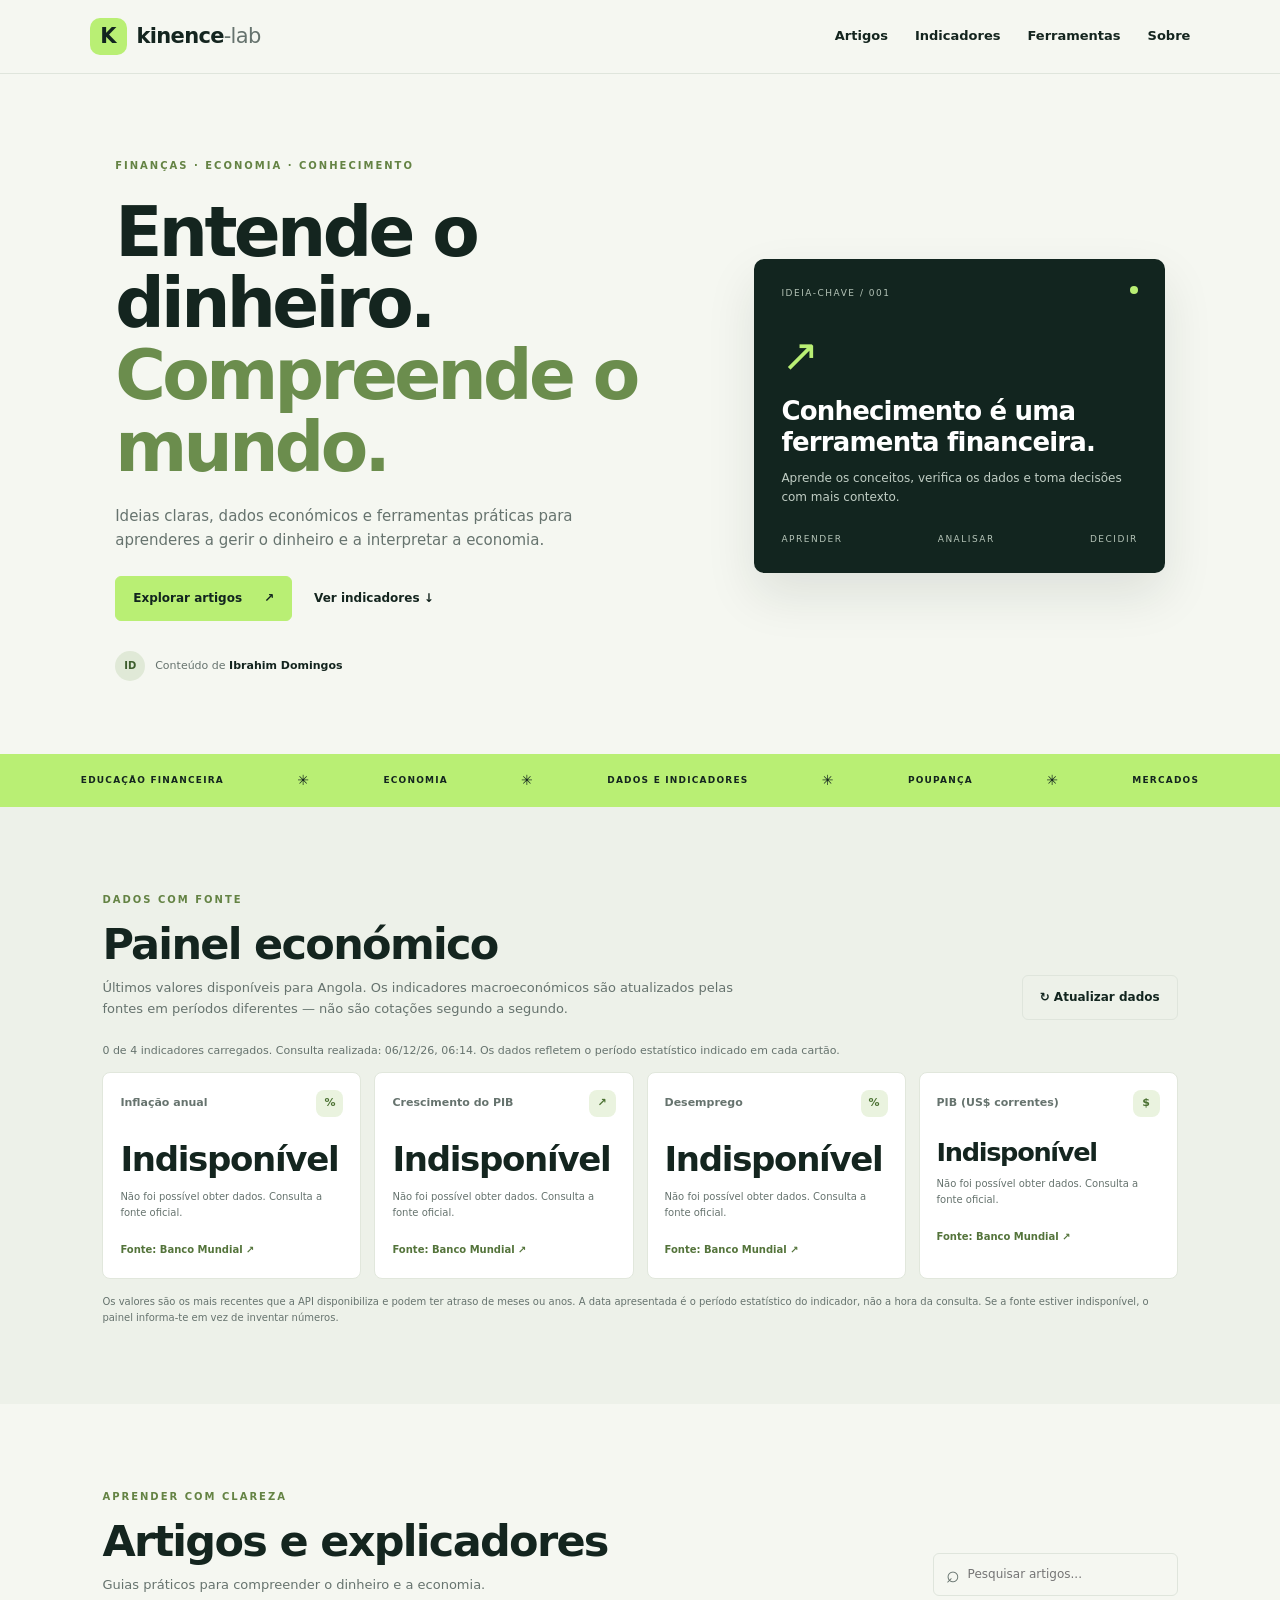
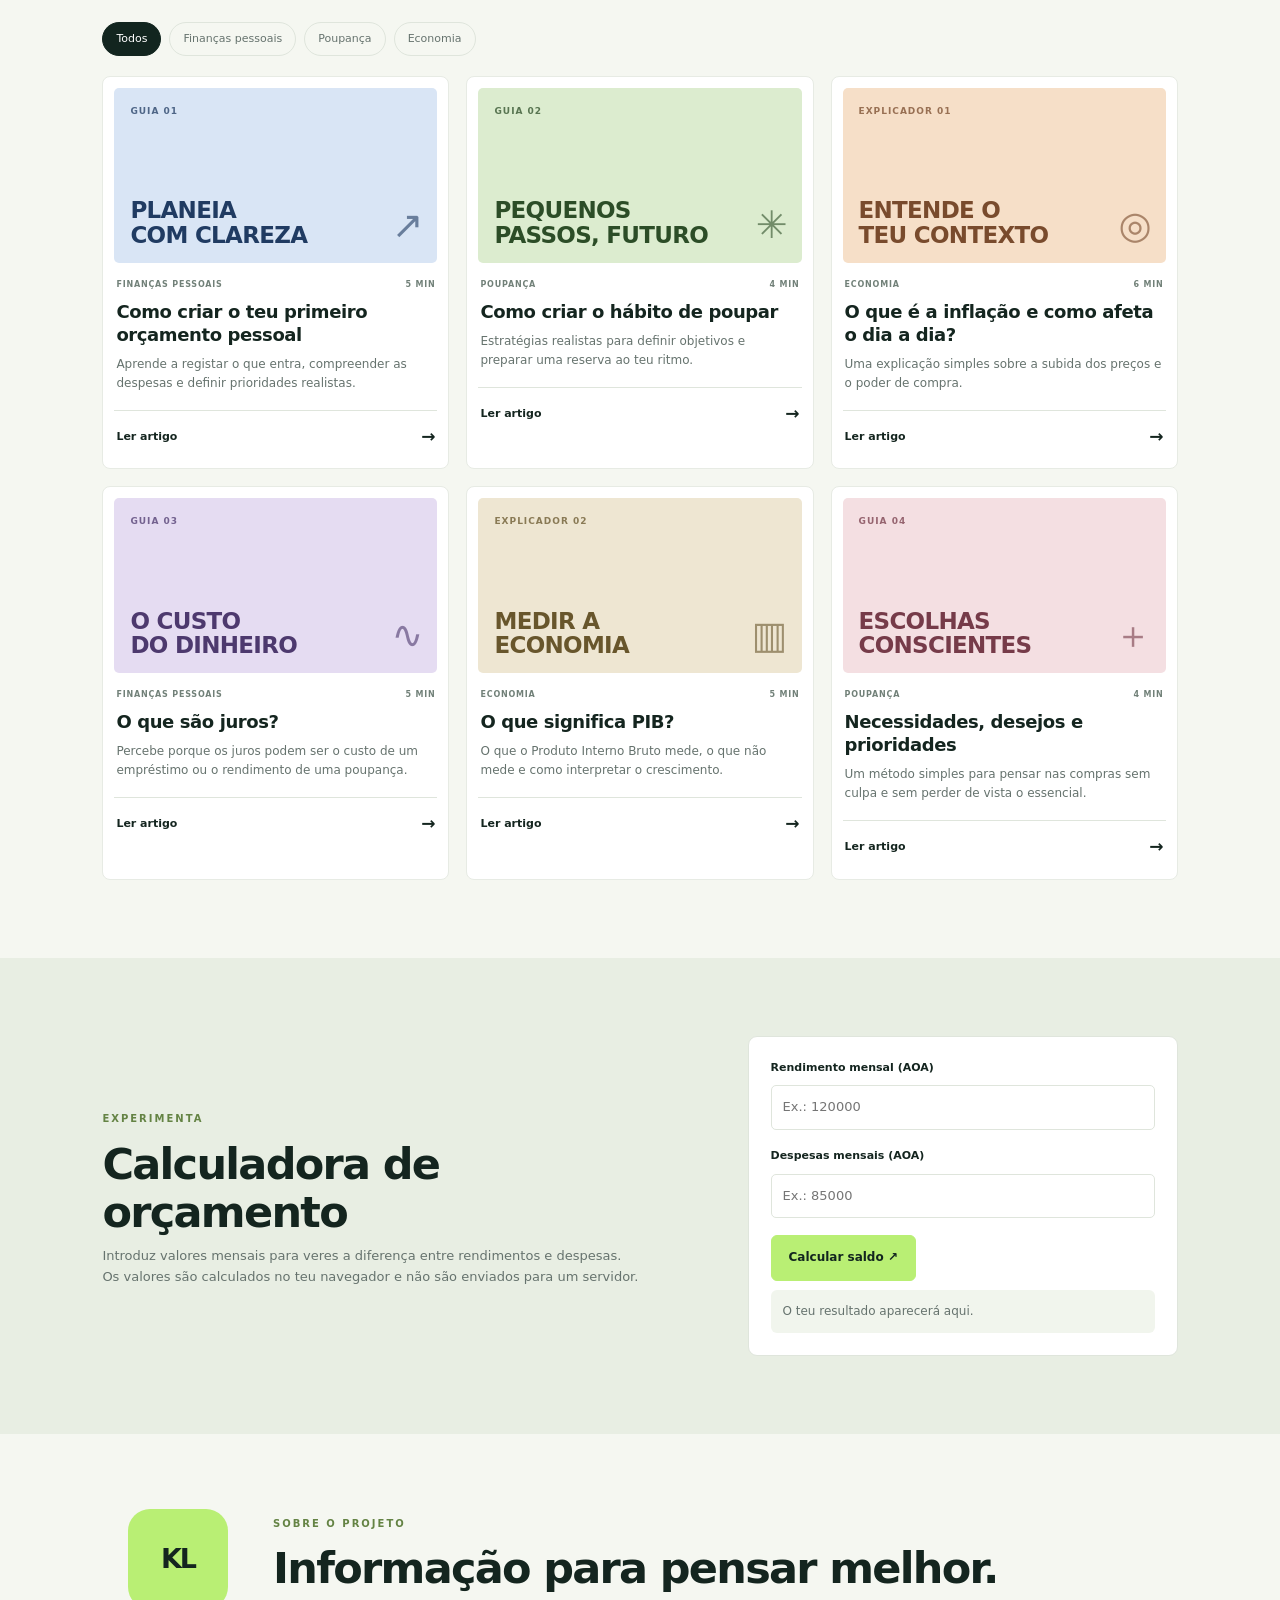
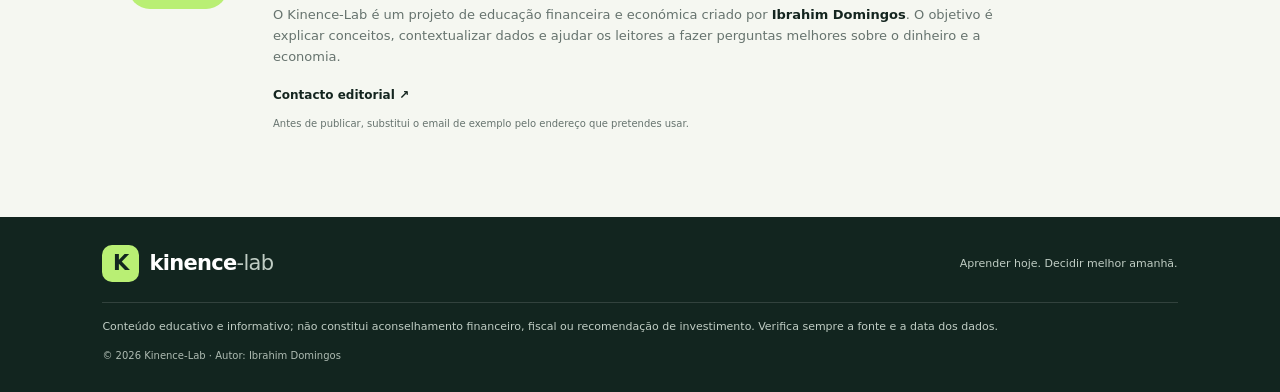
==== index.html @ ae8d8697 "Add files via upload Uploads dos arquivos" ====
<!doctype html>
<html lang="pt">
<head>
  <meta charset="utf-8">
  <meta name="viewport" content="width=device-width, initial-scale=1">
  <meta name="theme-color" content="#12251f">
  <meta name="description" content="Kinence-Lab: educação financeira, economia, indicadores económicos e ferramentas para compreender melhor o dinheiro.">
  <title>Kinence-Lab — Finanças, Economia e Conhecimento</title>
  <link rel="stylesheet" href="style.css">
</head>
<body>
  <a class="skip-link" href="#conteudo">Saltar para o conteúdo</a>
  <header class="site-header">
    <a class="brand" href="#" aria-label="Kinence-Lab, início">
      <span class="brand-mark">K</span><span>kinence<span class="brand-light">-lab</span></span>
    </a>
    <button class="menu-toggle" id="menuToggle" aria-label="Abrir menu" aria-expanded="false">☰</button>
    <nav id="navMenu" aria-label="Navegação principal">
      <a href="#artigos">Artigos</a><a href="#indicadores">Indicadores</a><a href="#ferramentas">Ferramentas</a><a href="#sobre">Sobre</a>
    </nav>
  </header>

  <main id="conteudo">
    <section class="hero">
      <div class="hero-copy">
        <span class="eyebrow">FINANÇAS · ECONOMIA · CONHECIMENTO</span>
        <h1>Entende o dinheiro.<br><span>Compreende o mundo.</span></h1>
        <p>Ideias claras, dados económicos e ferramentas práticas para aprenderes a gerir o dinheiro e a interpretar a economia.</p>
        <div class="hero-actions"><a class="button" href="#artigos">Explorar artigos <span>↗</span></a><a class="text-link" href="#indicadores">Ver indicadores ↓</a></div>
        <div class="author-line"><span class="author-avatar">ID</span><span>Conteúdo de <strong>Ibrahim Domingos</strong></span></div>
      </div>
      <div class="hero-panel">
        <div class="panel-top"><span>IDEIA-CHAVE / 001</span><span class="live-dot"></span></div>
        <div class="panel-symbol">↗</div>
        <h2>Conhecimento é uma ferramenta financeira.</h2>
        <p>Aprende os conceitos, verifica os dados e toma decisões com mais contexto.</p>
        <div class="panel-bottom"><span>APRENDER</span><span>ANALISAR</span><span>DECIDIR</span></div>
      </div>
    </section>

    <div class="ticker" aria-label="Temas do Kinence-Lab"><span>EDUCAÇÃO FINANCEIRA</span><b>✳</b><span>ECONOMIA</span><b>✳</b><span>DADOS E INDICADORES</span><b>✳</b><span>POUPANÇA</span><b>✳</b><span>MERCADOS</span></div>

    <section class="section indicators-section" id="indicadores">
      <div class="section-heading">
        <div><span class="eyebrow">DADOS COM FONTE</span><h2>Painel económico</h2><p class="section-intro">Últimos valores disponíveis para Angola. Os indicadores macroeconómicos são atualizados pelas fontes em períodos diferentes — não são cotações segundo a segundo.</p></div>
        <button class="button button-outline" id="refreshIndicators"><span>↻</span> Atualizar dados</button>
      </div>
      <div class="data-status" id="dataStatus" role="status">A preparar ligação à API do Banco Mundial…</div>
      <div class="indicator-grid">
        <article class="indicator-card"><div class="indicator-label"><span>Inflação anual</span><span class="indicator-icon">%</span></div><div class="indicator-value" id="inflationValue">—</div><div class="indicator-detail" id="inflationDate">A carregar dados…</div><a class="source-link" href="https://data.worldbank.org/indicator/FP.CPI.TOTL.ZG?locations=AO" target="_blank" rel="noopener">Fonte: Banco Mundial ↗</a></article>
        <article class="indicator-card"><div class="indicator-label"><span>Crescimento do PIB</span><span class="indicator-icon">↗</span></div><div class="indicator-value" id="gdpValue">—</div><div class="indicator-detail" id="gdpDate">A carregar dados…</div><a class="source-link" href="https://data.worldbank.org/indicator/NY.GDP.MKTP.KD.ZG?locations=AO" target="_blank" rel="noopener">Fonte: Banco Mundial ↗</a></article>
        <article class="indicator-card"><div class="indicator-label"><span>Desemprego</span><span class="indicator-icon">%</span></div><div class="indicator-value" id="unemploymentValue">—</div><div class="indicator-detail" id="unemploymentDate">A carregar dados…</div><a class="source-link" href="https://data.worldbank.org/indicator/SL.UEM.TOTL.ZS?locations=AO" target="_blank" rel="noopener">Fonte: Banco Mundial ↗</a></article>
        <article class="indicator-card"><div class="indicator-label"><span>PIB (US$ correntes)</span><span class="indicator-icon">$</span></div><div class="indicator-value compact-value" id="nominalGdpValue">—</div><div class="indicator-detail" id="nominalGdpDate">A carregar dados…</div><a class="source-link" href="https://data.worldbank.org/indicator/NY.GDP.MKTP.CD?locations=AO" target="_blank" rel="noopener">Fonte: Banco Mundial ↗</a></article>
      </div>
      <p class="data-note">Os valores são os mais recentes que a API disponibiliza e podem ter atraso de meses ou anos. A data apresentada é o período estatístico do indicador, não a hora da consulta. Se a fonte estiver indisponível, o painel informa-te em vez de inventar números.</p>
    </section>

    <section class="section" id="artigos">
      <div class="section-heading">
        <div><span class="eyebrow">APRENDER COM CLAREZA</span><h2>Artigos e explicadores</h2><p class="section-intro">Guias práticos para compreender o dinheiro e a economia.</p></div>
        <label class="search-wrap"><span class="sr-only">Pesquisar artigos</span><span>⌕</span><input id="searchInput" type="search" placeholder="Pesquisar artigos..." autocomplete="off"></label>
      </div>
      <div class="filters" id="filters" aria-label="Filtrar por categoria">
        <button class="filter active" data-category="Todos">Todos</button><button class="filter" data-category="Finanças pessoais">Finanças pessoais</button><button class="filter" data-category="Poupança">Poupança</button><button class="filter" data-category="Economia">Economia</button>
      </div>
      <div class="article-grid" id="articleGrid">
        <article class="article-card" data-category="Finanças pessoais" data-search="orçamento pessoal gerir dinheiro despesas receitas planeamento">
          <div class="article-art art-blue"><span>GUIA 01</span><b>PLANEIA<br>COM CLAREZA</b><i>↗</i></div><div class="article-meta"><span>FINANÇAS PESSOAIS</span><span>5 MIN</span></div>
          <h3>Como criar o teu primeiro orçamento pessoal</h3><p>Aprende a registar o que entra, compreender as despesas e definir prioridades realistas.</p><button class="read-link" data-article="budget">Ler artigo <span>→</span></button>
        </article>
        <article class="article-card" data-category="Poupança" data-search="poupança guardar dinheiro metas objetivos despesas imprevistos">
          <div class="article-art art-green"><span>GUIA 02</span><b>PEQUENOS<br>PASSOS, FUTURO</b><i>✳</i></div><div class="article-meta"><span>POUPANÇA</span><span>4 MIN</span></div>
          <h3>Como criar o hábito de poupar</h3><p>Estratégias realistas para definir objetivos e preparar uma reserva ao teu ritmo.</p><button class="read-link" data-article="saving">Ler artigo <span>→</span></button>
        </article>
        <article class="article-card" data-category="Economia" data-search="inflação preços economia poder de compra cesta produtos">
          <div class="article-art art-orange"><span>EXPLICADOR 01</span><b>ENTENDE O<br>TEU CONTEXTO</b><i>◎</i></div><div class="article-meta"><span>ECONOMIA</span><span>6 MIN</span></div>
          <h3>O que é a inflação e como afeta o dia a dia?</h3><p>Uma explicação simples sobre a subida dos preços e o poder de compra.</p><button class="read-link" data-article="inflation">Ler artigo <span>→</span></button>
        </article>
        <article class="article-card" data-category="Finanças pessoais" data-search="juros taxa juro empréstimo poupança custo crédito">
          <div class="article-art art-lilac"><span>GUIA 03</span><b>O CUSTO<br>DO DINHEIRO</b><i>∿</i></div><div class="article-meta"><span>FINANÇAS PESSOAIS</span><span>5 MIN</span></div>
          <h3>O que são juros?</h3><p>Percebe porque os juros podem ser o custo de um empréstimo ou o rendimento de uma poupança.</p><button class="read-link" data-article="interest">Ler artigo <span>→</span></button>
        </article>
        <article class="article-card" data-category="Economia" data-search="produto interno bruto PIB economia produção crescimento">
          <div class="article-art art-sand"><span>EXPLICADOR 02</span><b>MEDIR A<br>ECONOMIA</b><i>▥</i></div><div class="article-meta"><span>ECONOMIA</span><span>5 MIN</span></div>
          <h3>O que significa PIB?</h3><p>O que o Produto Interno Bruto mede, o que não mede e como interpretar o crescimento.</p><button class="read-link" data-article="gdp">Ler artigo <span>→</span></button>
        </article>
        <article class="article-card" data-category="Poupança" data-search="necessidades desejos orçamento compras prioridades">
          <div class="article-art art-pink"><span>GUIA 04</span><b>ESCOLHAS<br>CONSCIENTES</b><i>＋</i></div><div class="article-meta"><span>POUPANÇA</span><span>4 MIN</span></div>
          <h3>Necessidades, desejos e prioridades</h3><p>Um método simples para pensar nas compras sem culpa e sem perder de vista o essencial.</p><button class="read-link" data-article="needs">Ler artigo <span>→</span></button>
        </article>
      </div>
      <p id="noResults" class="no-results" hidden>Não encontrámos artigos com essa pesquisa. Experimenta outras palavras.</p>
    </section>

    <section class="tools-section" id="ferramentas">
      <div class="section tools-layout">
        <div><span class="eyebrow">EXPERIMENTA</span><h2>Calculadora de orçamento</h2><p class="section-intro">Introduz valores mensais para veres a diferença entre rendimentos e despesas. Os valores são calculados no teu navegador e não são enviados para um servidor.</p></div>
        <form id="budgetForm" class="budget-tool">
          <label for="income">Rendimento mensal (AOA)</label><input id="income" type="number" min="0" step="any" placeholder="Ex.: 120000" required>
          <label for="expenses">Despesas mensais (AOA)</label><input id="expenses" type="number" min="0" step="any" placeholder="Ex.: 85000" required>
          <button class="button" type="submit">Calcular saldo ↗</button>
          <div id="budgetResult" class="budget-result" aria-live="polite">O teu resultado aparecerá aqui.</div>
        </form>
      </div>
    </section>

    <section class="about-section" id="sobre">
      <div class="about-monogram">KL</div><div><span class="eyebrow">SOBRE O PROJETO</span><h2>Informação para pensar melhor.</h2><p>O Kinence-Lab é um projeto de educação financeira e económica criado por <strong>Ibrahim Domingos</strong>. O objetivo é explicar conceitos, contextualizar dados e ajudar os leitores a fazer perguntas melhores sobre o dinheiro e a economia.</p><a class="text-link" href="mailto:kinencelab@example.com?subject=Contacto%20Kinence-Lab">Contacto editorial ↗</a><p class="small-note">Antes de publicar, substitui o email de exemplo pelo endereço que pretendes usar.</p></div>
    </section>
  </main>

  <footer><a class="brand footer-brand" href="#"><span class="brand-mark">K</span><span>kinence<span class="brand-light">-lab</span></span></a><p>Aprender hoje. Decidir melhor amanhã.</p><p class="footer-disclaimer">Conteúdo educativo e informativo; não constitui aconselhamento financeiro, fiscal ou recomendação de investimento. Verifica sempre a fonte e a data dos dados.</p><span class="copyright">© <span id="year"></span> Kinence-Lab · Autor: Ibrahim Domingos</span></footer>

  <dialog id="articleDialog" class="article-dialog" aria-labelledby="dialogTitle"><button class="dialog-close" id="dialogClose" aria-label="Fechar artigo">×</button><div id="dialogContent"></div><div class="dialog-byline">Por <strong>Ibrahim Domingos</strong> · Kinence-Lab</div></dialog>
  <script src="script.js"></script>
</body>
</html>
---- style.css ----
:root{--ink:#14251f;--muted:#66736e;--paper:#f5f7f1;--green:#b9ef74;--line:#dfe5dc;--white:#fff;--dark:#12251f;--sage:#e8eee3}
*{box-sizing:border-box}html{scroll-behavior:smooth;scroll-padding-top:25px}body{margin:0;background:var(--paper);color:var(--ink);font-family:Inter,ui-sans-serif,system-ui,-apple-system,BlinkMacSystemFont,"Segoe UI",sans-serif;line-height:1.6}a{color:inherit;text-decoration:none}button,input{font:inherit}.skip-link{position:absolute;left:-999px;top:8px;background:white;padding:10px;z-index:20}.skip-link:focus{left:8px}.site-header{min-height:74px;padding:0 7%;display:flex;align-items:center;justify-content:space-between;border-bottom:1px solid var(--line);background:rgba(245,247,241,.96);position:sticky;top:0;z-index:10;backdrop-filter:blur(12px)}.brand{display:flex;align-items:center;gap:10px;font-weight:850;letter-spacing:-.7px;font-size:21px}.brand-mark{display:grid;place-items:center;background:var(--green);width:37px;height:37px;border-radius:10px;font-size:21px;color:var(--dark)}.brand-light{font-weight:450;color:var(--muted)}nav{display:flex;gap:27px;font-size:13px;font-weight:650}nav a:hover,.text-link:hover{color:#5d803a}.menu-toggle{display:none;background:none;border:0;font-size:25px;color:var(--ink);cursor:pointer}.hero{padding:77px 9% 73px;display:grid;grid-template-columns:1.15fr .85fr;gap:8%;align-items:center;min-height:450px}.eyebrow{font-size:10px;letter-spacing:2px;font-weight:850;color:#648344}.hero h1{font-size:clamp(40px,5.4vw,72px);line-height:1.04;letter-spacing:-3.6px;margin:20px 0}.hero h1 span{color:#6b8d4d}.hero-copy>p{max-width:520px;color:var(--muted);font-size:15px;margin-bottom:24px}.hero-actions{display:flex;gap:22px;align-items:center;flex-wrap:wrap}.button{display:inline-flex;justify-content:center;align-items:center;gap:22px;background:var(--green);color:var(--dark);padding:12px 17px;border:1px solid var(--green);border-radius:6px;font-size:12px;font-weight:850;cursor:pointer;transition:transform .15s}.button:hover{transform:translateY(-2px)}.button-outline{background:transparent;border-color:var(--line)}.text-link{font-size:12px;font-weight:800}.author-line{display:flex;align-items:center;gap:10px;margin-top:30px;color:var(--muted);font-size:11px}.author-line strong{color:var(--ink)}.author-avatar{display:grid;place-items:center;width:30px;height:30px;background:#e0e9d7;border-radius:50%;font-size:10px;font-weight:850;color:#3d5d2d}.hero-panel{background:var(--dark);color:white;padding:27px;border-radius:10px;min-height:285px;display:flex;flex-direction:column;justify-content:space-between;box-shadow:0 22px 50px #15251b1a}.panel-top,.panel-bottom{display:flex;justify-content:space-between;gap:10px;font-size:9px;letter-spacing:1.5px;color:#b5c4b8}.live-dot{width:8px;height:8px;background:var(--green);border-radius:50%}.panel-symbol{font-size:45px;color:var(--green);margin-top:20px}.hero-panel h2{font-size:26px;line-height:1.2;letter-spacing:-.8px;margin:4px 0 10px}.hero-panel p{font-size:12px;color:#c0cdc4;margin:0 0 25px}.ticker{display:flex;justify-content:space-around;align-items:center;gap:14px;padding:15px 4%;background:var(--green);font-size:9px;font-weight:900;letter-spacing:1.2px;flex-wrap:wrap}.ticker b{font-size:14px}.section{padding:78px 8%}.indicators-section{background:#edf1e9}.section-heading{display:flex;align-items:end;justify-content:space-between;gap:24px}.section h2,.tools-layout h2,.about-section h2{font-size:clamp(28px,3.7vw,43px);line-height:1.12;letter-spacing:-1.7px;margin:10px 0}.section-intro{max-width:640px;font-size:13px;color:var(--muted);margin:10px 0 0}.data-status{margin:22px 0 12px;color:var(--muted);font-size:11px}.indicator-grid{display:grid;grid-template-columns:repeat(4,minmax(0,1fr));gap:13px}.indicator-card{background:white;border:1px solid #e1e7dc;border-radius:8px;padding:17px;min-width:0}.indicator-label{display:flex;justify-content:space-between;gap:8px;align-items:center;font-size:11px;color:var(--muted);font-weight:700}.indicator-icon{display:grid;place-items:center;background:#eaf3df;color:#4b7132;width:27px;height:27px;border-radius:8px;font-weight:850}.indicator-value{font-size:clamp(24px,3vw,34px);font-weight:850;letter-spacing:-1.3px;margin:15px 0 0;overflow-wrap:anywhere}.compact-value{font-size:clamp(18px,2vw,27px)}.indicator-detail{font-size:10px;color:var(--muted);min-height:31px;margin:3px 0 14px}.source-link{font-size:10px;font-weight:800;color:#54743b}.data-note{font-size:10px;line-height:1.6;color:var(--muted);margin:15px 0 0}.search-wrap{display:flex;align-items:center;gap:8px;border:1px solid var(--line);border-radius:6px;padding:0 12px;min-width:245px}.search-wrap>span{font-size:23px;color:var(--muted)}.search-wrap input{width:100%;min-width:0;border:0;background:transparent;padding:11px 0;outline:none;font-size:12px}.filters{display:flex;gap:8px;margin:26px 0 20px;flex-wrap:wrap}.filter{border:1px solid var(--line);background:transparent;padding:7px 13px;border-radius:30px;color:var(--muted);font-size:11px;cursor:pointer}.filter.active,.filter:hover{background:var(--dark);border-color:var(--dark);color:white}.article-grid{display:grid;grid-template-columns:repeat(3,minmax(0,1fr));gap:17px}.article-card{background:white;border:1px solid #e7ebe4;border-radius:8px;padding:11px 11px 18px;min-width:0}.article-card[hidden]{display:none}.article-art{height:175px;border-radius:5px;padding:16px;display:flex;flex-direction:column;justify-content:space-between;position:relative;overflow:hidden}.article-art>span{font-size:9px;font-weight:850;letter-spacing:1px;opacity:.75}.article-art b{font-size:23px;line-height:1.05;letter-spacing:-.7px}.article-art i{position:absolute;right:14px;bottom:7px;font-size:38px;font-style:normal;opacity:.6}.art-blue{background:#d9e5f5;color:#203b62}.art-green{background:#dceccf;color:#2c4d27}.art-orange{background:#f6dfc8;color:#794b2d}.art-lilac{background:#e5dcf2;color:#4d396e}.art-sand{background:#eee6d2;color:#68562c}.art-pink{background:#f4dfe2;color:#763b49}.article-meta{display:flex;justify-content:space-between;gap:7px;margin:16px 2px 8px;font-size:8px;letter-spacing:.8px;color:#718078;font-weight:850}.article-card h3{font-size:18px;line-height:1.28;letter-spacing:-.4px;margin:8px 2px}.article-card p{font-size:12px;color:var(--muted);margin:9px 2px 17px}.read-link{display:flex;justify-content:space-between;align-items:center;width:100%;background:none;border:0;border-top:1px solid var(--line);padding:12px 2px 0;text-align:left;font-size:11px;font-weight:850;cursor:pointer;color:var(--ink)}.read-link span{font-size:17px}.no-results{color:var(--muted);font-size:13px}.tools-section{background:#e8eee3}.tools-layout{display:grid;grid-template-columns:1fr .8fr;gap:10%;align-items:center}.budget-tool{background:white;border:1px solid #dfe5dc;border-radius:9px;padding:22px;display:flex;flex-direction:column;gap:9px}.budget-tool label{font-size:11px;font-weight:800}.budget-tool input{border:1px solid var(--line);border-radius:5px;padding:11px;font-size:13px;margin-bottom:8px;width:100%}.budget-tool input:focus{outline:2px solid #a7cc82;outline-offset:1px}.budget-tool .button{align-self:flex-start}.budget-result{background:#f1f5ed;padding:12px;border-radius:6px;font-size:12px;color:var(--muted);overflow-wrap:anywhere}.budget-result strong{color:var(--ink)}.about-section{padding:75px 10%;display:grid;grid-template-columns:110px 1fr;gap:35px;align-items:start}.about-monogram{display:grid;place-items:center;background:var(--green);width:100px;height:100px;border-radius:22px;font-size:27px;font-weight:900;letter-spacing:-2px}.about-section p{max-width:720px;color:var(--muted);font-size:13px}.about-section strong{color:var(--ink)}.small-note{font-size:10px!important}footer{padding:28px 8%;background:var(--dark);color:white;display:grid;grid-template-columns:1fr 1fr;gap:12px;align-items:center}.footer-brand .brand-light{color:#c0cdc4}footer>p{font-size:11px;color:#c0cdc4;margin:0;text-align:right}.footer-disclaimer{grid-column:1/-1;text-align:left!important;border-top:1px solid #ffffff22;padding-top:15px;margin-top:8px!important}.copyright{font-size:10px;color:#aebbb2}.article-dialog{border:0;border-radius:12px;padding:30px;max-width:670px;width:calc(100% - 26px);max-height:86vh;overflow:auto;color:var(--ink);line-height:1.75;box-shadow:0 20px 80px #0003}.article-dialog::backdrop{background:#08150fbd}.dialog-close{float:right;border:0;background:#edf1e9;border-radius:50%;width:34px;height:34px;font-size:24px;cursor:pointer}.article-dialog h2{font-size:30px;line-height:1.15;letter-spacing:-1px;margin:14px 38px 18px 0}.article-dialog h3{font-size:18px;margin:22px 0 5px}.article-dialog p,.article-dialog li{color:#52615a;font-size:14px}.dialog-byline{border-top:1px solid var(--line);padding-top:15px;margin-top:25px;font-size:11px;color:var(--muted)}.dialog-byline strong{color:var(--ink)}.sr-only{position:absolute;width:1px;height:1px;padding:0;margin:-1px;overflow:hidden;clip:rect(0,0,0,0);white-space:nowrap;border:0}
@media(max-width:900px){.hero{padding-left:7%;padding-right:7%;gap:5%}.section{padding-left:6%;padding-right:6%}.indicator-grid{grid-template-columns:repeat(2,minmax(0,1fr))}.article-grid{grid-template-columns:repeat(2,minmax(0,1fr))}.article-art{height:190px}}
@media(max-width:650px){.site-header{min-height:65px;padding:0 5%}.brand{font-size:19px}.menu-toggle{display:block}nav{display:none;position:absolute;top:64px;left:0;right:0;padding:18px 6%;background:var(--paper);border-bottom:1px solid var(--line);flex-direction:column;gap:17px;box-shadow:0 12px 20px #14251f0d}nav.open{display:flex}.hero{padding:52px 6%;grid-template-columns:1fr;gap:32px}.hero h1{font-size:clamp(39px,11vw,58px);letter-spacing:-2.6px}.hero-panel{min-height:250px}.ticker{gap:9px;font-size:8px;letter-spacing:.7px}.ticker b{font-size:11px}.section{padding:55px 5%}.section-heading{align-items:stretch;flex-direction:column}.section-heading>.button{align-self:flex-start}.search-wrap{min-width:0;width:100%}.indicator-grid{grid-template-columns:repeat(2,minmax(0,1fr));gap:9px}.indicator-card{padding:13px}.indicator-value{font-size:27px}.compact-value{font-size:19px}.article-grid{grid-template-columns:1fr}.article-art{height:180px}.article-card{padding:10px 10px 17px}.tools-layout{grid-template-columns:1fr;gap:25px}.about-section{padding:55px 7%;grid-template-columns:1fr;gap:20px}.about-monogram{width:70px;height:70px;border-radius:16px;font-size:22px}footer{padding:27px 6%;grid-template-columns:1fr}footer>p{text-align:left}.footer-disclaimer{grid-column:auto}.copyright{margin-top:3px}.article-dialog{padding:22px}.article-dialog h2{font-size:25px}}
@media(max-width:360px){.indicator-grid{grid-template-columns:1fr}.hero-actions{align-items:flex-start;flex-direction:column}.panel-bottom{font-size:8px}}
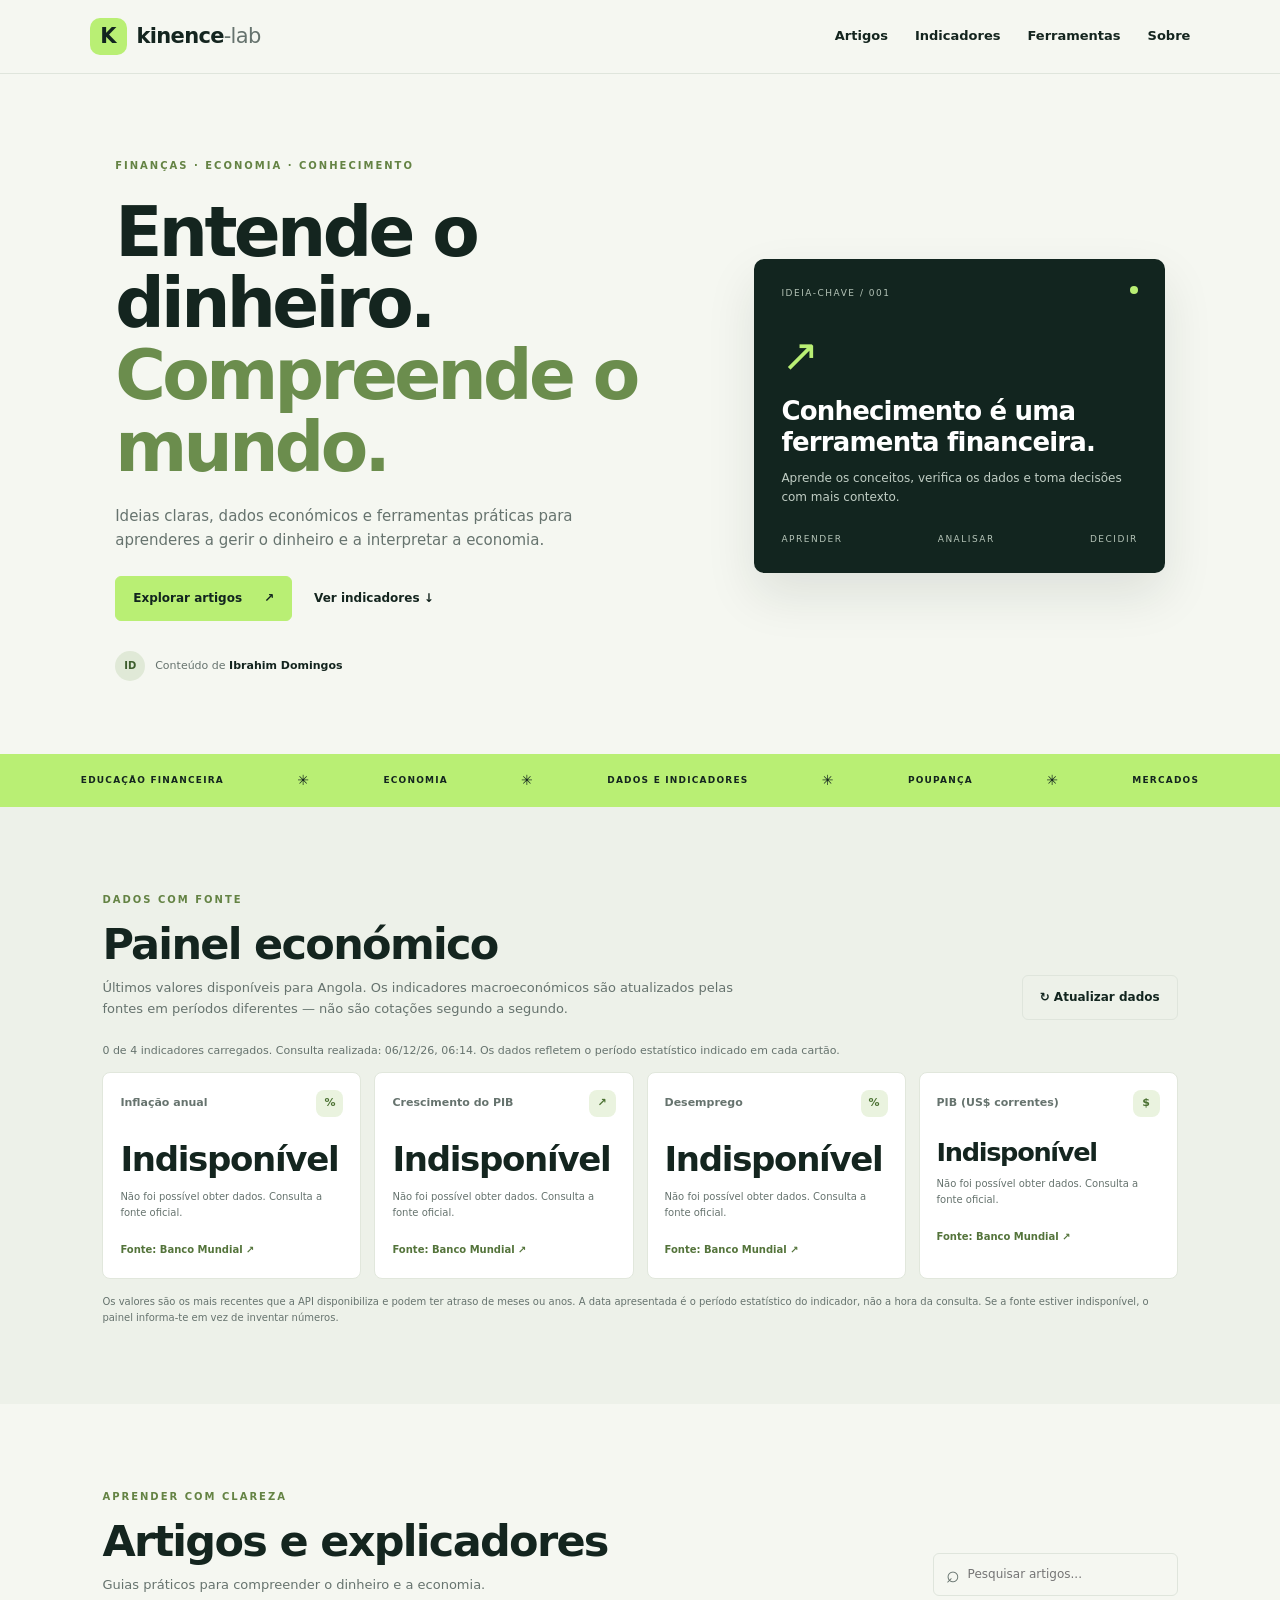
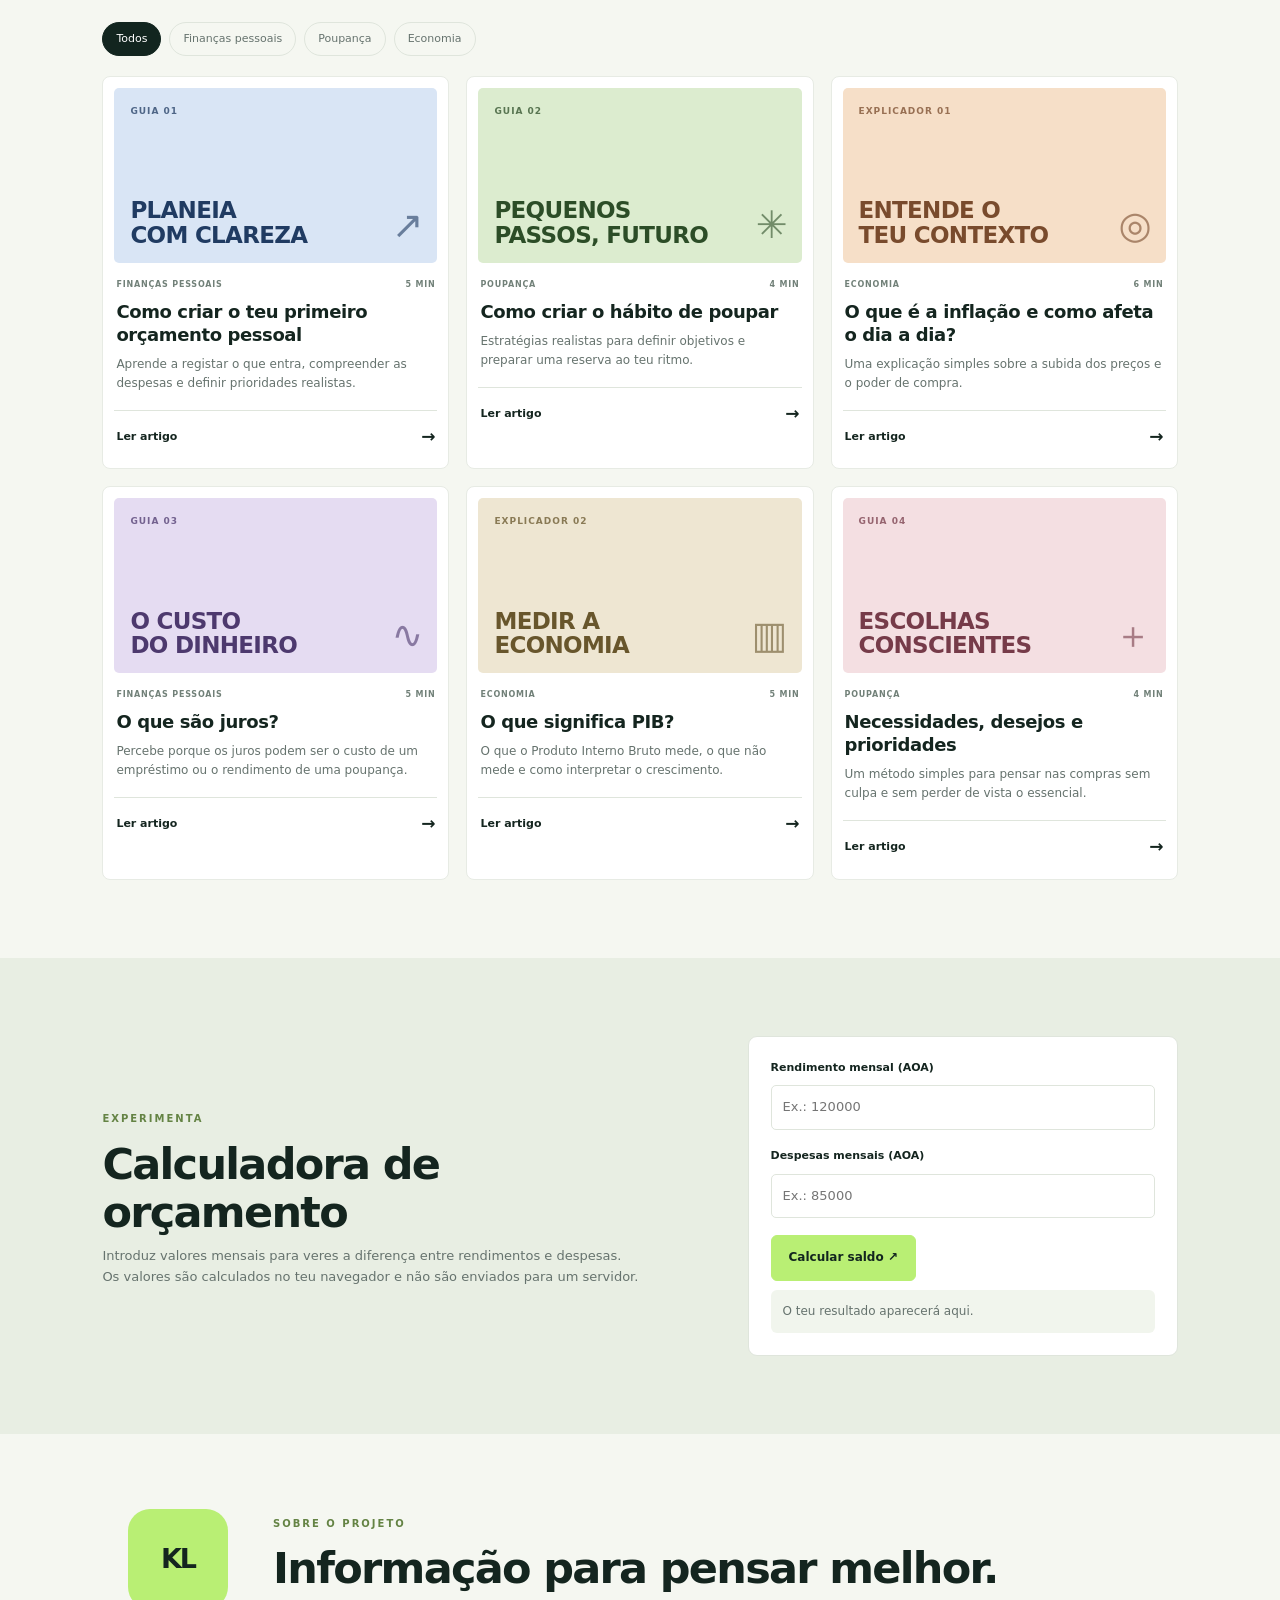
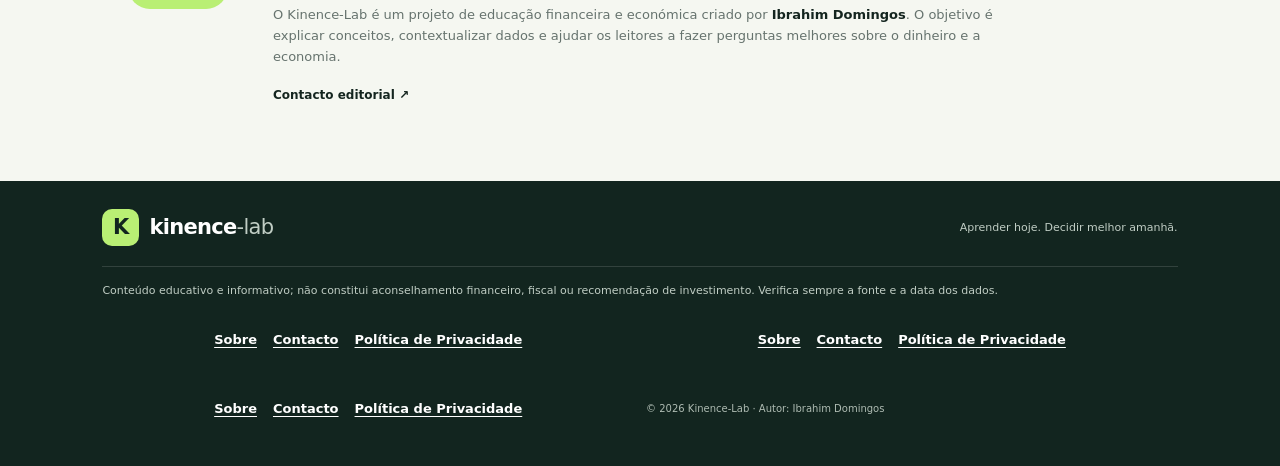
==== commit f18a19a9: "Add files via upload Atualização" ====
--- a/index.html
+++ b/index.html
@@ -4,7 +4,12 @@
   <meta charset="utf-8">
   <meta name="viewport" content="width=device-width, initial-scale=1">
   <meta name="theme-color" content="#12251f">
-  <meta name="description" content="Kinence-Lab: educação financeira, economia, indicadores económicos e ferramentas para compreender melhor o dinheiro.">
+  <meta name="description" content="Kinence-Lab: educação financeira, economia angolana, indicadores económicos e ferramentas práticas para compreender melhor o dinheiro.">
+  <link rel="canonical" href="https://elsaportela57-coder.github.io/Kinence-lab/">
+  <meta property="og:type" content="website">
+  <meta property="og:title" content="Kinence-Lab — Finanças, Economia e Conhecimento">
+  <meta property="og:description" content="Educação financeira, economia e dados para aprender e decidir com mais contexto.">
+  <meta property="og:url" content="https://elsaportela57-coder.github.io/Kinence-lab/">
   <title>Kinence-Lab — Finanças, Economia e Conhecimento</title>
   <link rel="stylesheet" href="style.css">
 </head>
@@ -16,7 +21,7 @@
     </a>
     <button class="menu-toggle" id="menuToggle" aria-label="Abrir menu" aria-expanded="false">☰</button>
     <nav id="navMenu" aria-label="Navegação principal">
-      <a href="#artigos">Artigos</a><a href="#indicadores">Indicadores</a><a href="#ferramentas">Ferramentas</a><a href="#sobre">Sobre</a>
+      <a href="#artigos">Artigos</a><a href="#indicadores">Indicadores</a><a href="#ferramentas">Ferramentas</a><a href="sobre.html">Sobre</a>
     </nav>
   </header>
 
@@ -66,27 +71,27 @@
       <div class="article-grid" id="articleGrid">
         <article class="article-card" data-category="Finanças pessoais" data-search="orçamento pessoal gerir dinheiro despesas receitas planeamento">
           <div class="article-art art-blue"><span>GUIA 01</span><b>PLANEIA<br>COM CLAREZA</b><i>↗</i></div><div class="article-meta"><span>FINANÇAS PESSOAIS</span><span>5 MIN</span></div>
-          <h3>Como criar o teu primeiro orçamento pessoal</h3><p>Aprende a registar o que entra, compreender as despesas e definir prioridades realistas.</p><button class="read-link" data-article="budget">Ler artigo <span>→</span></button>
+          <h3>Como criar o teu primeiro orçamento pessoal</h3><p>Aprende a registar o que entra, compreender as despesas e definir prioridades realistas.</p><a class="read-link" href="artigos/orcamento-pessoal.html">Ler artigo <span>→</span></a>
         </article>
         <article class="article-card" data-category="Poupança" data-search="poupança guardar dinheiro metas objetivos despesas imprevistos">
           <div class="article-art art-green"><span>GUIA 02</span><b>PEQUENOS<br>PASSOS, FUTURO</b><i>✳</i></div><div class="article-meta"><span>POUPANÇA</span><span>4 MIN</span></div>
-          <h3>Como criar o hábito de poupar</h3><p>Estratégias realistas para definir objetivos e preparar uma reserva ao teu ritmo.</p><button class="read-link" data-article="saving">Ler artigo <span>→</span></button>
+          <h3>Como criar o hábito de poupar</h3><p>Estratégias realistas para definir objetivos e preparar uma reserva ao teu ritmo.</p><a class="read-link" href="artigos/habito-de-poupar.html">Ler artigo <span>→</span></a>
         </article>
         <article class="article-card" data-category="Economia" data-search="inflação preços economia poder de compra cesta produtos">
           <div class="article-art art-orange"><span>EXPLICADOR 01</span><b>ENTENDE O<br>TEU CONTEXTO</b><i>◎</i></div><div class="article-meta"><span>ECONOMIA</span><span>6 MIN</span></div>
-          <h3>O que é a inflação e como afeta o dia a dia?</h3><p>Uma explicação simples sobre a subida dos preços e o poder de compra.</p><button class="read-link" data-article="inflation">Ler artigo <span>→</span></button>
+          <h3>O que é a inflação e como afeta o dia a dia?</h3><p>Uma explicação simples sobre a subida dos preços e o poder de compra.</p><a class="read-link" href="artigos/inflacao.html">Ler artigo <span>→</span></a>
         </article>
         <article class="article-card" data-category="Finanças pessoais" data-search="juros taxa juro empréstimo poupança custo crédito">
           <div class="article-art art-lilac"><span>GUIA 03</span><b>O CUSTO<br>DO DINHEIRO</b><i>∿</i></div><div class="article-meta"><span>FINANÇAS PESSOAIS</span><span>5 MIN</span></div>
-          <h3>O que são juros?</h3><p>Percebe porque os juros podem ser o custo de um empréstimo ou o rendimento de uma poupança.</p><button class="read-link" data-article="interest">Ler artigo <span>→</span></button>
+          <h3>O que são juros?</h3><p>Percebe porque os juros podem ser o custo de um empréstimo ou o rendimento de uma poupança.</p><a class="read-link" href="artigos/juros.html">Ler artigo <span>→</span></a>
         </article>
         <article class="article-card" data-category="Economia" data-search="produto interno bruto PIB economia produção crescimento">
           <div class="article-art art-sand"><span>EXPLICADOR 02</span><b>MEDIR A<br>ECONOMIA</b><i>▥</i></div><div class="article-meta"><span>ECONOMIA</span><span>5 MIN</span></div>
-          <h3>O que significa PIB?</h3><p>O que o Produto Interno Bruto mede, o que não mede e como interpretar o crescimento.</p><button class="read-link" data-article="gdp">Ler artigo <span>→</span></button>
+          <h3>O que significa PIB?</h3><p>O que o Produto Interno Bruto mede, o que não mede e como interpretar o crescimento.</p><a class="read-link" href="artigos/produto-interno-bruto.html">Ler artigo <span>→</span></a>
         </article>
         <article class="article-card" data-category="Poupança" data-search="necessidades desejos orçamento compras prioridades">
           <div class="article-art art-pink"><span>GUIA 04</span><b>ESCOLHAS<br>CONSCIENTES</b><i>＋</i></div><div class="article-meta"><span>POUPANÇA</span><span>4 MIN</span></div>
-          <h3>Necessidades, desejos e prioridades</h3><p>Um método simples para pensar nas compras sem culpa e sem perder de vista o essencial.</p><button class="read-link" data-article="needs">Ler artigo <span>→</span></button>
+          <h3>Necessidades, desejos e prioridades</h3><p>Um método simples para pensar nas compras sem culpa e sem perder de vista o essencial.</p><a class="read-link" href="artigos/necessidades-e-desejos.html">Ler artigo <span>→</span></a>
         </article>
       </div>
       <p id="noResults" class="no-results" hidden>Não encontrámos artigos com essa pesquisa. Experimenta outras palavras.</p>
@@ -105,13 +110,11 @@
     </section>
 
     <section class="about-section" id="sobre">
-      <div class="about-monogram">KL</div><div><span class="eyebrow">SOBRE O PROJETO</span><h2>Informação para pensar melhor.</h2><p>O Kinence-Lab é um projeto de educação financeira e económica criado por <strong>Ibrahim Domingos</strong>. O objetivo é explicar conceitos, contextualizar dados e ajudar os leitores a fazer perguntas melhores sobre o dinheiro e a economia.</p><a class="text-link" href="mailto:kinencelab@example.com?subject=Contacto%20Kinence-Lab">Contacto editorial ↗</a><p class="small-note">Antes de publicar, substitui o email de exemplo pelo endereço que pretendes usar.</p></div>
+      <div class="about-monogram">KL</div><div><span class="eyebrow">SOBRE O PROJETO</span><h2>Informação para pensar melhor.</h2><p>O Kinence-Lab é um projeto de educação financeira e económica criado por <strong>Ibrahim Domingos</strong>. O objetivo é explicar conceitos, contextualizar dados e ajudar os leitores a fazer perguntas melhores sobre o dinheiro e a economia.</p><a class="text-link" href="contacto.html">Contacto editorial ↗</a></div>
     </section>
   </main>
 
-  <footer><a class="brand footer-brand" href="#"><span class="brand-mark">K</span><span>kinence<span class="brand-light">-lab</span></span></a><p>Aprender hoje. Decidir melhor amanhã.</p><p class="footer-disclaimer">Conteúdo educativo e informativo; não constitui aconselhamento financeiro, fiscal ou recomendação de investimento. Verifica sempre a fonte e a data dos dados.</p><span class="copyright">© <span id="year"></span> Kinence-Lab · Autor: Ibrahim Domingos</span></footer>
-
-  <dialog id="articleDialog" class="article-dialog" aria-labelledby="dialogTitle"><button class="dialog-close" id="dialogClose" aria-label="Fechar artigo">×</button><div id="dialogContent"></div><div class="dialog-byline">Por <strong>Ibrahim Domingos</strong> · Kinence-Lab</div></dialog>
+  <footer><a class="brand footer-brand" href="#"><span class="brand-mark">K</span><span>kinence<span class="brand-light">-lab</span></span></a><p>Aprender hoje. Decidir melhor amanhã.</p><p class="footer-disclaimer">Conteúdo educativo e informativo; não constitui aconselhamento financeiro, fiscal ou recomendação de investimento. Verifica sempre a fonte e a data dos dados.</p><nav class="footer-links" aria-label="Links institucionais"><a href="sobre.html">Sobre</a><a href="contacto.html">Contacto</a><a href="privacidade.html">Política de Privacidade</a></nav><nav class="footer-links" aria-label="Links institucionais"><a href="sobre.html">Sobre</a><a href="contacto.html">Contacto</a><a href="privacidade.html">Política de Privacidade</a></nav><nav class="footer-links" aria-label="Links institucionais"><a href="sobre.html">Sobre</a><a href="contacto.html">Contacto</a><a href="privacidade.html">Política de Privacidade</a></nav><span class="copyright">© <span id="year"></span> Kinence-Lab · Autor: Ibrahim Domingos</span></footer>
   <script src="script.js"></script>
 </body>
 </html>
--- a/style.css
+++ b/style.css
@@ -3,3 +3,9 @@
 @media(max-width:900px){.hero{padding-left:7%;padding-right:7%;gap:5%}.section{padding-left:6%;padding-right:6%}.indicator-grid{grid-template-columns:repeat(2,minmax(0,1fr))}.article-grid{grid-template-columns:repeat(2,minmax(0,1fr))}.article-art{height:190px}}
 @media(max-width:650px){.site-header{min-height:65px;padding:0 5%}.brand{font-size:19px}.menu-toggle{display:block}nav{display:none;position:absolute;top:64px;left:0;right:0;padding:18px 6%;background:var(--paper);border-bottom:1px solid var(--line);flex-direction:column;gap:17px;box-shadow:0 12px 20px #14251f0d}nav.open{display:flex}.hero{padding:52px 6%;grid-template-columns:1fr;gap:32px}.hero h1{font-size:clamp(39px,11vw,58px);letter-spacing:-2.6px}.hero-panel{min-height:250px}.ticker{gap:9px;font-size:8px;letter-spacing:.7px}.ticker b{font-size:11px}.section{padding:55px 5%}.section-heading{align-items:stretch;flex-direction:column}.section-heading>.button{align-self:flex-start}.search-wrap{min-width:0;width:100%}.indicator-grid{grid-template-columns:repeat(2,minmax(0,1fr));gap:9px}.indicator-card{padding:13px}.indicator-value{font-size:27px}.compact-value{font-size:19px}.article-grid{grid-template-columns:1fr}.article-art{height:180px}.article-card{padding:10px 10px 17px}.tools-layout{grid-template-columns:1fr;gap:25px}.about-section{padding:55px 7%;grid-template-columns:1fr;gap:20px}.about-monogram{width:70px;height:70px;border-radius:16px;font-size:22px}footer{padding:27px 6%;grid-template-columns:1fr}footer>p{text-align:left}.footer-disclaimer{grid-column:auto}.copyright{margin-top:3px}.article-dialog{padding:22px}.article-dialog h2{font-size:25px}}
 @media(max-width:360px){.indicator-grid{grid-template-columns:1fr}.hero-actions{align-items:flex-start;flex-direction:column}.panel-bottom{font-size:8px}}
+
+/* Páginas institucionais e artigos indexáveis */
+.footer-links{display:flex;flex-wrap:wrap;gap:16px;justify-content:center;margin:18px 0}.footer-links a{color:inherit;text-decoration:underline;text-underline-offset:3px}.legal-page{max-width:850px;margin:0 auto;padding-top:58px;padding-bottom:72px;line-height:1.75}.legal-page h1{font-size:clamp(2rem,6vw,3.4rem);line-height:1.12;letter-spacing:-.04em;margin:12px 0 24px}.legal-page h2{margin-top:30px;font-size:1.35rem;line-height:1.3}.legal-page p,.legal-page li{max-width:75ch}.legal-page a{color:var(--accent,#276b52);text-underline-offset:3px}.legal-page code{overflow-wrap:anywhere;background:rgba(120,120,120,.12);padding:3px 6px;border-radius:5px}.full-article .article-lead{font-size:1.15rem;line-height:1.7}.article-byline{font-size:.9rem;opacity:.75;border-bottom:1px solid rgba(120,120,120,.25);padding-bottom:18px}.article-note{border-left:3px solid #47745d;padding:12px 16px;background:rgba(100,140,110,.08);margin-top:30px}
+
+/* Páginas institucionais e artigos indexáveis */
+.footer-links{display:flex;flex-wrap:wrap;gap:16px;justify-content:center;margin:18px 0}.footer-links a{color:inherit;text-decoration:underline;text-underline-offset:3px}.legal-page{max-width:850px;margin:0 auto;padding-top:58px;padding-bottom:72px;line-height:1.75}.legal-page h1{font-size:clamp(2rem,6vw,3.4rem);line-height:1.12;letter-spacing:-.04em;margin:12px 0 24px}.legal-page h2{margin-top:30px;font-size:1.35rem;line-height:1.3}.legal-page p,.legal-page li{max-width:75ch}.legal-page a{color:var(--accent,#276b52);text-underline-offset:3px}.legal-page code{overflow-wrap:anywhere;background:rgba(120,120,120,.12);padding:3px 6px;border-radius:5px}.full-article .article-lead{font-size:1.15rem;line-height:1.7}.article-byline{font-size:.9rem;opacity:.75;border-bottom:1px solid rgba(120,120,120,.25);padding-bottom:18px}.article-note{border-left:3px solid #47745d;padding:12px 16px;background:rgba(100,140,110,.08);margin-top:30px}
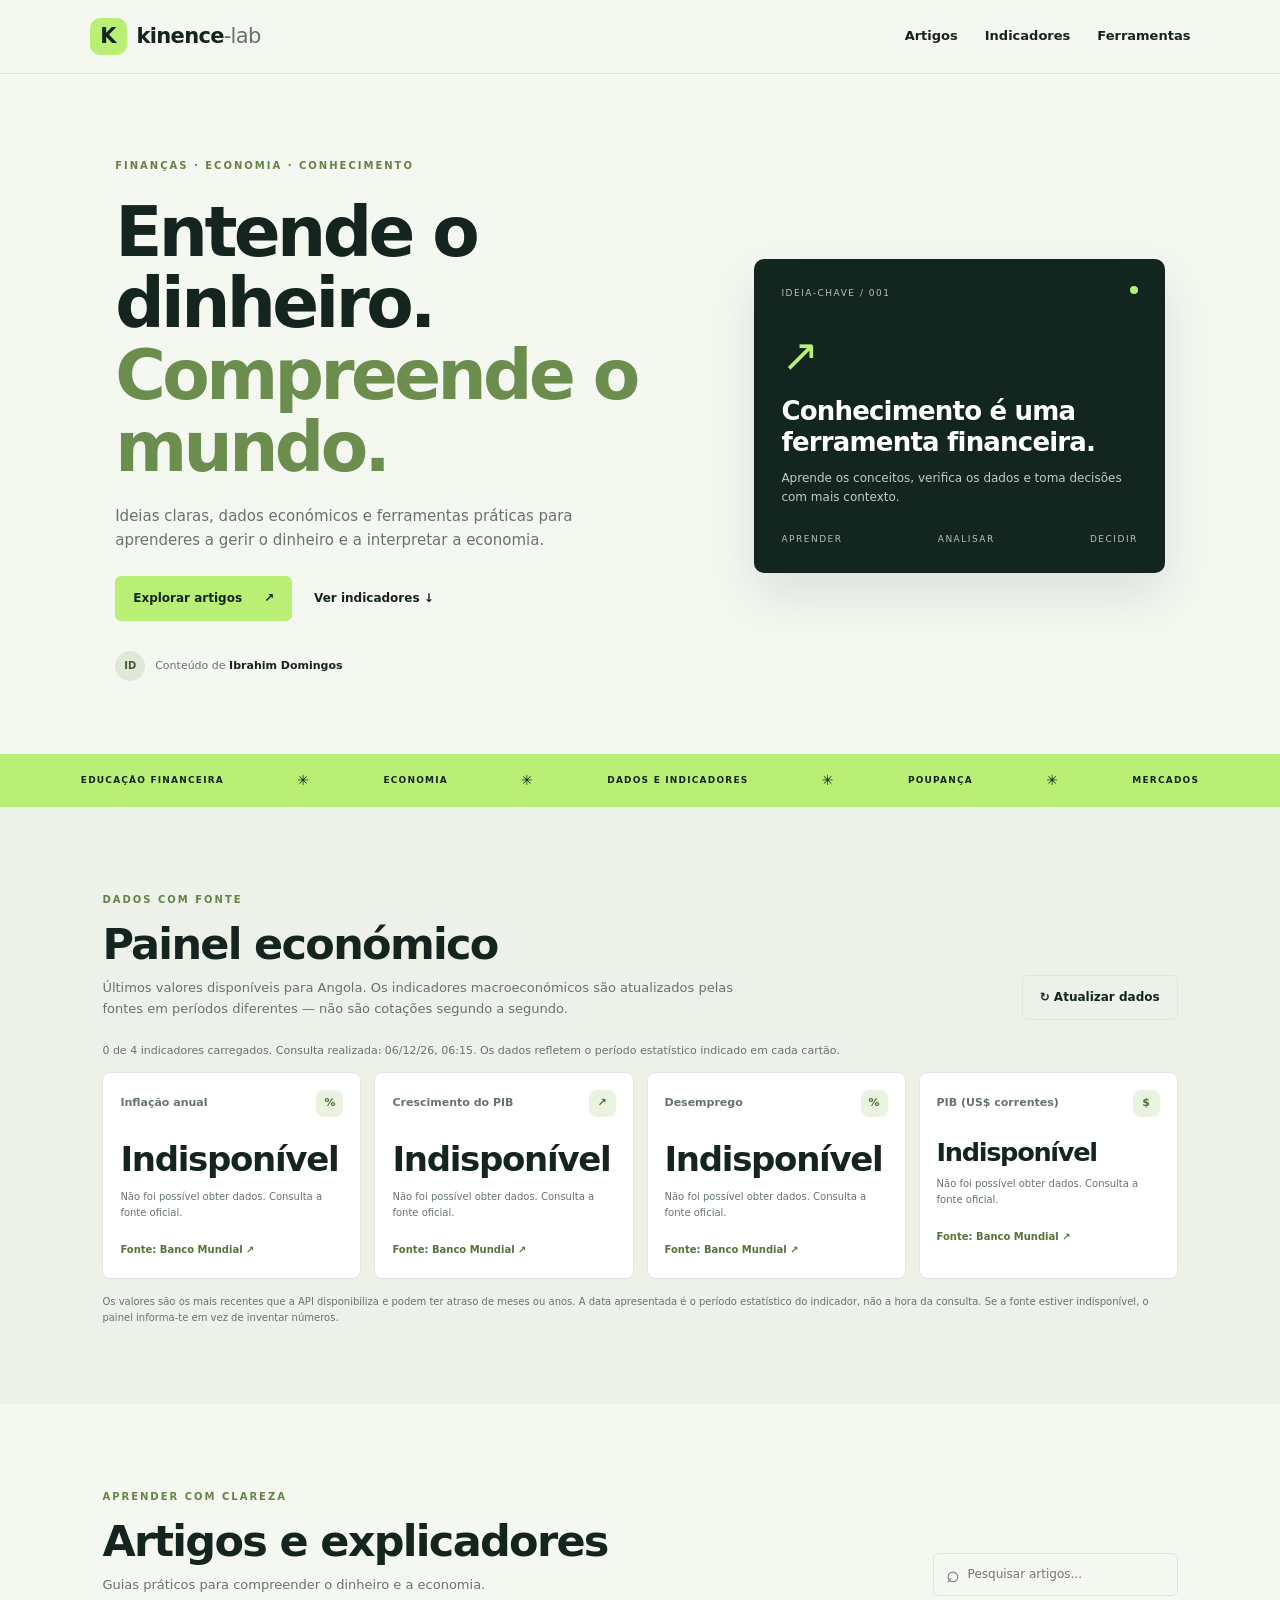
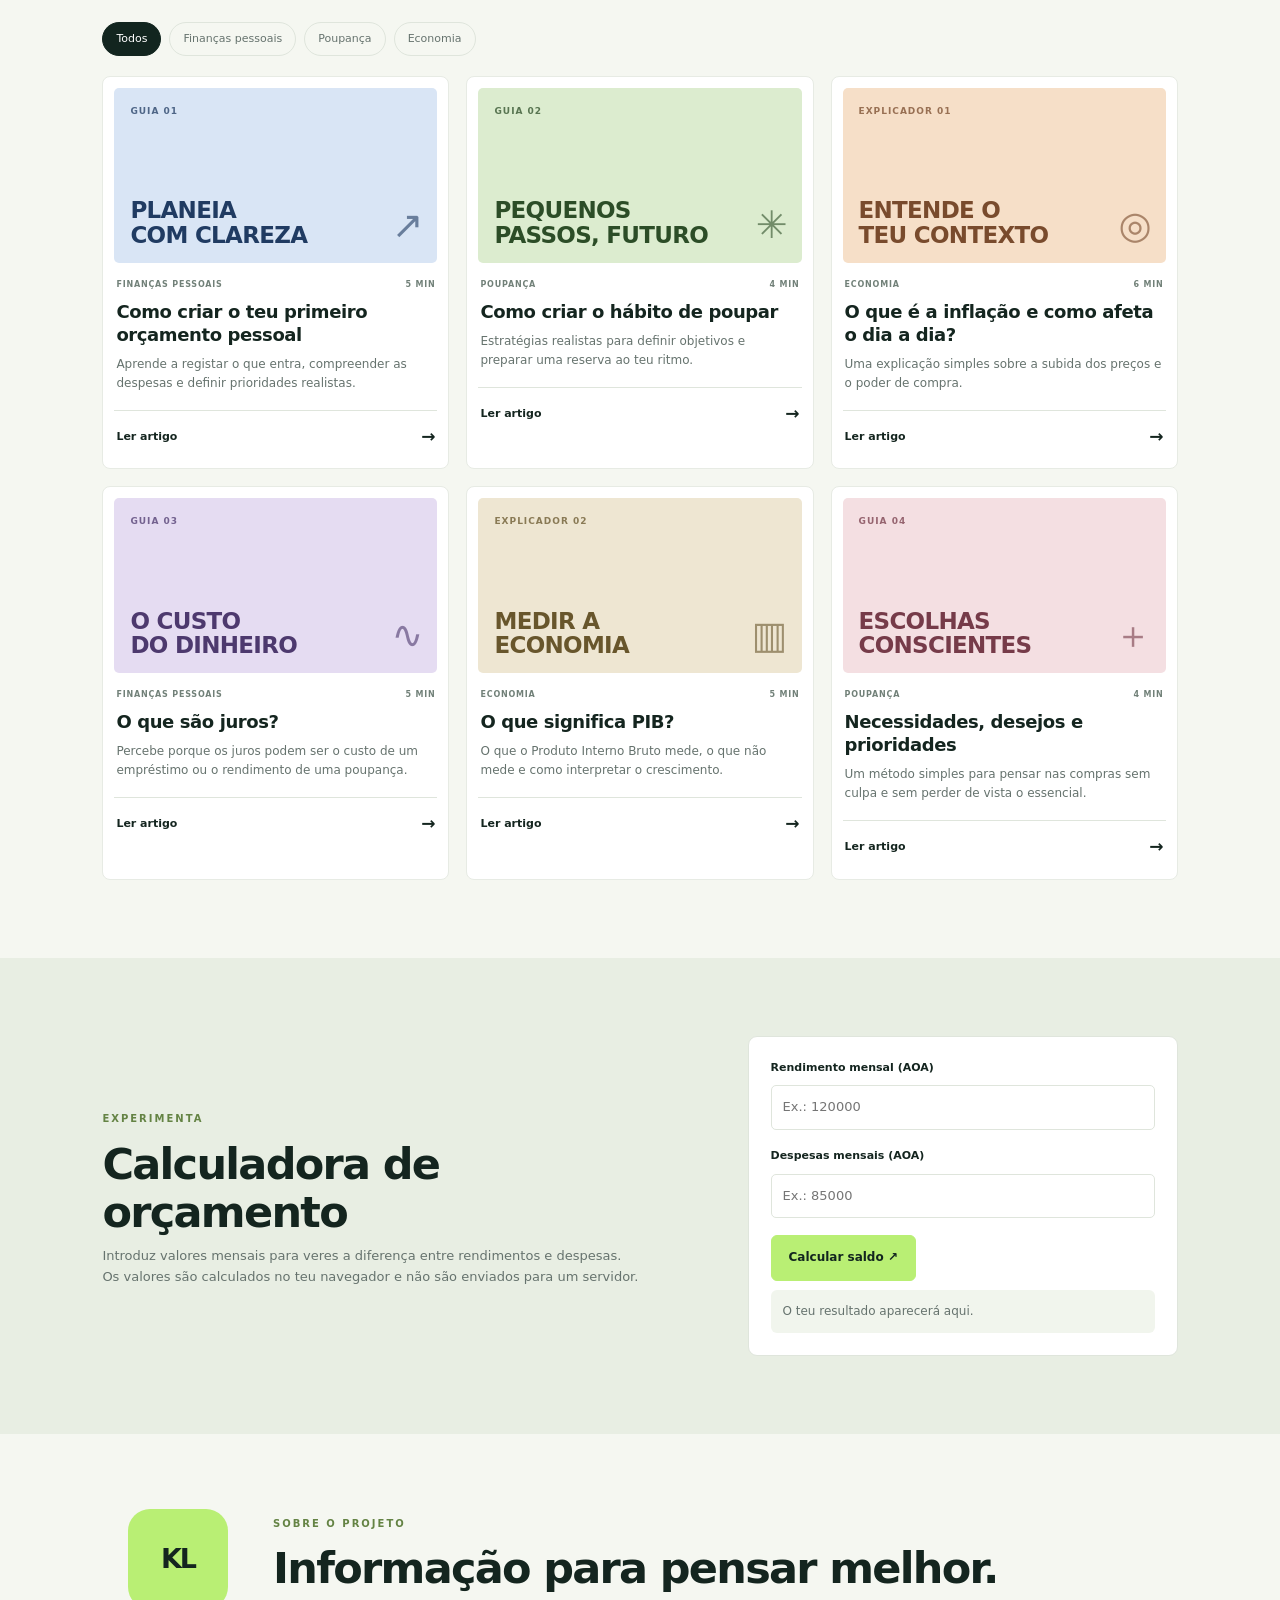
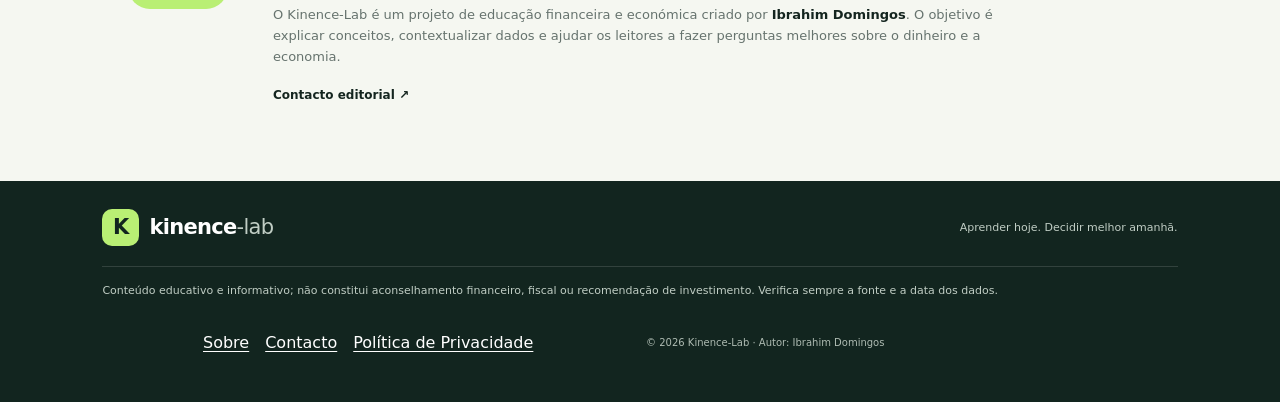
==== commit 61033490: "Add files via upload" ====
--- a/index.html
+++ b/index.html
@@ -21,7 +21,7 @@
     </a>
     <button class="menu-toggle" id="menuToggle" aria-label="Abrir menu" aria-expanded="false">☰</button>
     <nav id="navMenu" aria-label="Navegação principal">
-      <a href="#artigos">Artigos</a><a href="#indicadores">Indicadores</a><a href="#ferramentas">Ferramentas</a><a href="sobre.html">Sobre</a>
+      <a href="#artigos">Artigos</a><a href="#indicadores">Indicadores</a><a href="#ferramentas">Ferramentas</a>
     </nav>
   </header>
 
@@ -114,7 +114,7 @@
     </section>
   </main>
 
-  <footer><a class="brand footer-brand" href="#"><span class="brand-mark">K</span><span>kinence<span class="brand-light">-lab</span></span></a><p>Aprender hoje. Decidir melhor amanhã.</p><p class="footer-disclaimer">Conteúdo educativo e informativo; não constitui aconselhamento financeiro, fiscal ou recomendação de investimento. Verifica sempre a fonte e a data dos dados.</p><nav class="footer-links" aria-label="Links institucionais"><a href="sobre.html">Sobre</a><a href="contacto.html">Contacto</a><a href="privacidade.html">Política de Privacidade</a></nav><nav class="footer-links" aria-label="Links institucionais"><a href="sobre.html">Sobre</a><a href="contacto.html">Contacto</a><a href="privacidade.html">Política de Privacidade</a></nav><nav class="footer-links" aria-label="Links institucionais"><a href="sobre.html">Sobre</a><a href="contacto.html">Contacto</a><a href="privacidade.html">Política de Privacidade</a></nav><span class="copyright">© <span id="year"></span> Kinence-Lab · Autor: Ibrahim Domingos</span></footer>
+  <footer><a class="brand footer-brand" href="#"><span class="brand-mark">K</span><span>kinence<span class="brand-light">-lab</span></span></a><p>Aprender hoje. Decidir melhor amanhã.</p><p class="footer-disclaimer">Conteúdo educativo e informativo; não constitui aconselhamento financeiro, fiscal ou recomendação de investimento. Verifica sempre a fonte e a data dos dados.</p><nav class="footer-links" aria-label="Links institucionais"><a href="sobre.html">Sobre</a><a href="contacto.html">Contacto</a><a href="privacidade.html">Política de Privacidade</a></nav><span class="copyright">© <span id="year"></span> Kinence-Lab · Autor: Ibrahim Domingos</span></footer>
   <script src="script.js"></script>
 </body>
 </html>
--- a/style.css
+++ b/style.css
@@ -1,7 +1,7 @@
 :root{--ink:#14251f;--muted:#66736e;--paper:#f5f7f1;--green:#b9ef74;--line:#dfe5dc;--white:#fff;--dark:#12251f;--sage:#e8eee3}
-*{box-sizing:border-box}html{scroll-behavior:smooth;scroll-padding-top:25px}body{margin:0;background:var(--paper);color:var(--ink);font-family:Inter,ui-sans-serif,system-ui,-apple-system,BlinkMacSystemFont,"Segoe UI",sans-serif;line-height:1.6}a{color:inherit;text-decoration:none}button,input{font:inherit}.skip-link{position:absolute;left:-999px;top:8px;background:white;padding:10px;z-index:20}.skip-link:focus{left:8px}.site-header{min-height:74px;padding:0 7%;display:flex;align-items:center;justify-content:space-between;border-bottom:1px solid var(--line);background:rgba(245,247,241,.96);position:sticky;top:0;z-index:10;backdrop-filter:blur(12px)}.brand{display:flex;align-items:center;gap:10px;font-weight:850;letter-spacing:-.7px;font-size:21px}.brand-mark{display:grid;place-items:center;background:var(--green);width:37px;height:37px;border-radius:10px;font-size:21px;color:var(--dark)}.brand-light{font-weight:450;color:var(--muted)}nav{display:flex;gap:27px;font-size:13px;font-weight:650}nav a:hover,.text-link:hover{color:#5d803a}.menu-toggle{display:none;background:none;border:0;font-size:25px;color:var(--ink);cursor:pointer}.hero{padding:77px 9% 73px;display:grid;grid-template-columns:1.15fr .85fr;gap:8%;align-items:center;min-height:450px}.eyebrow{font-size:10px;letter-spacing:2px;font-weight:850;color:#648344}.hero h1{font-size:clamp(40px,5.4vw,72px);line-height:1.04;letter-spacing:-3.6px;margin:20px 0}.hero h1 span{color:#6b8d4d}.hero-copy>p{max-width:520px;color:var(--muted);font-size:15px;margin-bottom:24px}.hero-actions{display:flex;gap:22px;align-items:center;flex-wrap:wrap}.button{display:inline-flex;justify-content:center;align-items:center;gap:22px;background:var(--green);color:var(--dark);padding:12px 17px;border:1px solid var(--green);border-radius:6px;font-size:12px;font-weight:850;cursor:pointer;transition:transform .15s}.button:hover{transform:translateY(-2px)}.button-outline{background:transparent;border-color:var(--line)}.text-link{font-size:12px;font-weight:800}.author-line{display:flex;align-items:center;gap:10px;margin-top:30px;color:var(--muted);font-size:11px}.author-line strong{color:var(--ink)}.author-avatar{display:grid;place-items:center;width:30px;height:30px;background:#e0e9d7;border-radius:50%;font-size:10px;font-weight:850;color:#3d5d2d}.hero-panel{background:var(--dark);color:white;padding:27px;border-radius:10px;min-height:285px;display:flex;flex-direction:column;justify-content:space-between;box-shadow:0 22px 50px #15251b1a}.panel-top,.panel-bottom{display:flex;justify-content:space-between;gap:10px;font-size:9px;letter-spacing:1.5px;color:#b5c4b8}.live-dot{width:8px;height:8px;background:var(--green);border-radius:50%}.panel-symbol{font-size:45px;color:var(--green);margin-top:20px}.hero-panel h2{font-size:26px;line-height:1.2;letter-spacing:-.8px;margin:4px 0 10px}.hero-panel p{font-size:12px;color:#c0cdc4;margin:0 0 25px}.ticker{display:flex;justify-content:space-around;align-items:center;gap:14px;padding:15px 4%;background:var(--green);font-size:9px;font-weight:900;letter-spacing:1.2px;flex-wrap:wrap}.ticker b{font-size:14px}.section{padding:78px 8%}.indicators-section{background:#edf1e9}.section-heading{display:flex;align-items:end;justify-content:space-between;gap:24px}.section h2,.tools-layout h2,.about-section h2{font-size:clamp(28px,3.7vw,43px);line-height:1.12;letter-spacing:-1.7px;margin:10px 0}.section-intro{max-width:640px;font-size:13px;color:var(--muted);margin:10px 0 0}.data-status{margin:22px 0 12px;color:var(--muted);font-size:11px}.indicator-grid{display:grid;grid-template-columns:repeat(4,minmax(0,1fr));gap:13px}.indicator-card{background:white;border:1px solid #e1e7dc;border-radius:8px;padding:17px;min-width:0}.indicator-label{display:flex;justify-content:space-between;gap:8px;align-items:center;font-size:11px;color:var(--muted);font-weight:700}.indicator-icon{display:grid;place-items:center;background:#eaf3df;color:#4b7132;width:27px;height:27px;border-radius:8px;font-weight:850}.indicator-value{font-size:clamp(24px,3vw,34px);font-weight:850;letter-spacing:-1.3px;margin:15px 0 0;overflow-wrap:anywhere}.compact-value{font-size:clamp(18px,2vw,27px)}.indicator-detail{font-size:10px;color:var(--muted);min-height:31px;margin:3px 0 14px}.source-link{font-size:10px;font-weight:800;color:#54743b}.data-note{font-size:10px;line-height:1.6;color:var(--muted);margin:15px 0 0}.search-wrap{display:flex;align-items:center;gap:8px;border:1px solid var(--line);border-radius:6px;padding:0 12px;min-width:245px}.search-wrap>span{font-size:23px;color:var(--muted)}.search-wrap input{width:100%;min-width:0;border:0;background:transparent;padding:11px 0;outline:none;font-size:12px}.filters{display:flex;gap:8px;margin:26px 0 20px;flex-wrap:wrap}.filter{border:1px solid var(--line);background:transparent;padding:7px 13px;border-radius:30px;color:var(--muted);font-size:11px;cursor:pointer}.filter.active,.filter:hover{background:var(--dark);border-color:var(--dark);color:white}.article-grid{display:grid;grid-template-columns:repeat(3,minmax(0,1fr));gap:17px}.article-card{background:white;border:1px solid #e7ebe4;border-radius:8px;padding:11px 11px 18px;min-width:0}.article-card[hidden]{display:none}.article-art{height:175px;border-radius:5px;padding:16px;display:flex;flex-direction:column;justify-content:space-between;position:relative;overflow:hidden}.article-art>span{font-size:9px;font-weight:850;letter-spacing:1px;opacity:.75}.article-art b{font-size:23px;line-height:1.05;letter-spacing:-.7px}.article-art i{position:absolute;right:14px;bottom:7px;font-size:38px;font-style:normal;opacity:.6}.art-blue{background:#d9e5f5;color:#203b62}.art-green{background:#dceccf;color:#2c4d27}.art-orange{background:#f6dfc8;color:#794b2d}.art-lilac{background:#e5dcf2;color:#4d396e}.art-sand{background:#eee6d2;color:#68562c}.art-pink{background:#f4dfe2;color:#763b49}.article-meta{display:flex;justify-content:space-between;gap:7px;margin:16px 2px 8px;font-size:8px;letter-spacing:.8px;color:#718078;font-weight:850}.article-card h3{font-size:18px;line-height:1.28;letter-spacing:-.4px;margin:8px 2px}.article-card p{font-size:12px;color:var(--muted);margin:9px 2px 17px}.read-link{display:flex;justify-content:space-between;align-items:center;width:100%;background:none;border:0;border-top:1px solid var(--line);padding:12px 2px 0;text-align:left;font-size:11px;font-weight:850;cursor:pointer;color:var(--ink)}.read-link span{font-size:17px}.no-results{color:var(--muted);font-size:13px}.tools-section{background:#e8eee3}.tools-layout{display:grid;grid-template-columns:1fr .8fr;gap:10%;align-items:center}.budget-tool{background:white;border:1px solid #dfe5dc;border-radius:9px;padding:22px;display:flex;flex-direction:column;gap:9px}.budget-tool label{font-size:11px;font-weight:800}.budget-tool input{border:1px solid var(--line);border-radius:5px;padding:11px;font-size:13px;margin-bottom:8px;width:100%}.budget-tool input:focus{outline:2px solid #a7cc82;outline-offset:1px}.budget-tool .button{align-self:flex-start}.budget-result{background:#f1f5ed;padding:12px;border-radius:6px;font-size:12px;color:var(--muted);overflow-wrap:anywhere}.budget-result strong{color:var(--ink)}.about-section{padding:75px 10%;display:grid;grid-template-columns:110px 1fr;gap:35px;align-items:start}.about-monogram{display:grid;place-items:center;background:var(--green);width:100px;height:100px;border-radius:22px;font-size:27px;font-weight:900;letter-spacing:-2px}.about-section p{max-width:720px;color:var(--muted);font-size:13px}.about-section strong{color:var(--ink)}.small-note{font-size:10px!important}footer{padding:28px 8%;background:var(--dark);color:white;display:grid;grid-template-columns:1fr 1fr;gap:12px;align-items:center}.footer-brand .brand-light{color:#c0cdc4}footer>p{font-size:11px;color:#c0cdc4;margin:0;text-align:right}.footer-disclaimer{grid-column:1/-1;text-align:left!important;border-top:1px solid #ffffff22;padding-top:15px;margin-top:8px!important}.copyright{font-size:10px;color:#aebbb2}.article-dialog{border:0;border-radius:12px;padding:30px;max-width:670px;width:calc(100% - 26px);max-height:86vh;overflow:auto;color:var(--ink);line-height:1.75;box-shadow:0 20px 80px #0003}.article-dialog::backdrop{background:#08150fbd}.dialog-close{float:right;border:0;background:#edf1e9;border-radius:50%;width:34px;height:34px;font-size:24px;cursor:pointer}.article-dialog h2{font-size:30px;line-height:1.15;letter-spacing:-1px;margin:14px 38px 18px 0}.article-dialog h3{font-size:18px;margin:22px 0 5px}.article-dialog p,.article-dialog li{color:#52615a;font-size:14px}.dialog-byline{border-top:1px solid var(--line);padding-top:15px;margin-top:25px;font-size:11px;color:var(--muted)}.dialog-byline strong{color:var(--ink)}.sr-only{position:absolute;width:1px;height:1px;padding:0;margin:-1px;overflow:hidden;clip:rect(0,0,0,0);white-space:nowrap;border:0}
+*{box-sizing:border-box}html{scroll-behavior:smooth;scroll-padding-top:25px}body{margin:0;background:var(--paper);color:var(--ink);font-family:Inter,ui-sans-serif,system-ui,-apple-system,BlinkMacSystemFont,"Segoe UI",sans-serif;line-height:1.6}a{color:inherit;text-decoration:none}button,input{font:inherit}.skip-link{position:absolute;left:-999px;top:8px;background:white;padding:10px;z-index:20}.skip-link:focus{left:8px}.site-header{min-height:74px;padding:0 7%;display:flex;align-items:center;justify-content:space-between;border-bottom:1px solid var(--line);background:rgba(245,247,241,.96);position:sticky;top:0;z-index:10;backdrop-filter:blur(12px)}.brand{display:flex;align-items:center;gap:10px;font-weight:850;letter-spacing:-.7px;font-size:21px}.brand-mark{display:grid;place-items:center;background:var(--green);width:37px;height:37px;border-radius:10px;font-size:21px;color:var(--dark)}.brand-light{font-weight:450;color:var(--muted)}.site-header nav{display:flex;gap:27px;font-size:13px;font-weight:650}.site-header nav a:hover,.text-link:hover{color:#5d803a}.menu-toggle{display:none;background:none;border:0;font-size:25px;color:var(--ink);cursor:pointer}.hero{padding:77px 9% 73px;display:grid;grid-template-columns:1.15fr .85fr;gap:8%;align-items:center;min-height:450px}.eyebrow{font-size:10px;letter-spacing:2px;font-weight:850;color:#648344}.hero h1{font-size:clamp(40px,5.4vw,72px);line-height:1.04;letter-spacing:-3.6px;margin:20px 0}.hero h1 span{color:#6b8d4d}.hero-copy>p{max-width:520px;color:var(--muted);font-size:15px;margin-bottom:24px}.hero-actions{display:flex;gap:22px;align-items:center;flex-wrap:wrap}.button{display:inline-flex;justify-content:center;align-items:center;gap:22px;background:var(--green);color:var(--dark);padding:12px 17px;border:1px solid var(--green);border-radius:6px;font-size:12px;font-weight:850;cursor:pointer;transition:transform .15s}.button:hover{transform:translateY(-2px)}.button-outline{background:transparent;border-color:var(--line)}.text-link{font-size:12px;font-weight:800}.author-line{display:flex;align-items:center;gap:10px;margin-top:30px;color:var(--muted);font-size:11px}.author-line strong{color:var(--ink)}.author-avatar{display:grid;place-items:center;width:30px;height:30px;background:#e0e9d7;border-radius:50%;font-size:10px;font-weight:850;color:#3d5d2d}.hero-panel{background:var(--dark);color:white;padding:27px;border-radius:10px;min-height:285px;display:flex;flex-direction:column;justify-content:space-between;box-shadow:0 22px 50px #15251b1a}.panel-top,.panel-bottom{display:flex;justify-content:space-between;gap:10px;font-size:9px;letter-spacing:1.5px;color:#b5c4b8}.live-dot{width:8px;height:8px;background:var(--green);border-radius:50%}.panel-symbol{font-size:45px;color:var(--green);margin-top:20px}.hero-panel h2{font-size:26px;line-height:1.2;letter-spacing:-.8px;margin:4px 0 10px}.hero-panel p{font-size:12px;color:#c0cdc4;margin:0 0 25px}.ticker{display:flex;justify-content:space-around;align-items:center;gap:14px;padding:15px 4%;background:var(--green);font-size:9px;font-weight:900;letter-spacing:1.2px;flex-wrap:wrap}.ticker b{font-size:14px}.section{padding:78px 8%}.indicators-section{background:#edf1e9}.section-heading{display:flex;align-items:end;justify-content:space-between;gap:24px}.section h2,.tools-layout h2,.about-section h2{font-size:clamp(28px,3.7vw,43px);line-height:1.12;letter-spacing:-1.7px;margin:10px 0}.section-intro{max-width:640px;font-size:13px;color:var(--muted);margin:10px 0 0}.data-status{margin:22px 0 12px;color:var(--muted);font-size:11px}.indicator-grid{display:grid;grid-template-columns:repeat(4,minmax(0,1fr));gap:13px}.indicator-card{background:white;border:1px solid #e1e7dc;border-radius:8px;padding:17px;min-width:0}.indicator-label{display:flex;justify-content:space-between;gap:8px;align-items:center;font-size:11px;color:var(--muted);font-weight:700}.indicator-icon{display:grid;place-items:center;background:#eaf3df;color:#4b7132;width:27px;height:27px;border-radius:8px;font-weight:850}.indicator-value{font-size:clamp(24px,3vw,34px);font-weight:850;letter-spacing:-1.3px;margin:15px 0 0;overflow-wrap:anywhere}.compact-value{font-size:clamp(18px,2vw,27px)}.indicator-detail{font-size:10px;color:var(--muted);min-height:31px;margin:3px 0 14px}.source-link{font-size:10px;font-weight:800;color:#54743b}.data-note{font-size:10px;line-height:1.6;color:var(--muted);margin:15px 0 0}.search-wrap{display:flex;align-items:center;gap:8px;border:1px solid var(--line);border-radius:6px;padding:0 12px;min-width:245px}.search-wrap>span{font-size:23px;color:var(--muted)}.search-wrap input{width:100%;min-width:0;border:0;background:transparent;padding:11px 0;outline:none;font-size:12px}.filters{display:flex;gap:8px;margin:26px 0 20px;flex-wrap:wrap}.filter{border:1px solid var(--line);background:transparent;padding:7px 13px;border-radius:30px;color:var(--muted);font-size:11px;cursor:pointer}.filter.active,.filter:hover{background:var(--dark);border-color:var(--dark);color:white}.article-grid{display:grid;grid-template-columns:repeat(3,minmax(0,1fr));gap:17px}.article-card{background:white;border:1px solid #e7ebe4;border-radius:8px;padding:11px 11px 18px;min-width:0}.article-card[hidden]{display:none}.article-art{height:175px;border-radius:5px;padding:16px;display:flex;flex-direction:column;justify-content:space-between;position:relative;overflow:hidden}.article-art>span{font-size:9px;font-weight:850;letter-spacing:1px;opacity:.75}.article-art b{font-size:23px;line-height:1.05;letter-spacing:-.7px}.article-art i{position:absolute;right:14px;bottom:7px;font-size:38px;font-style:normal;opacity:.6}.art-blue{background:#d9e5f5;color:#203b62}.art-green{background:#dceccf;color:#2c4d27}.art-orange{background:#f6dfc8;color:#794b2d}.art-lilac{background:#e5dcf2;color:#4d396e}.art-sand{background:#eee6d2;color:#68562c}.art-pink{background:#f4dfe2;color:#763b49}.article-meta{display:flex;justify-content:space-between;gap:7px;margin:16px 2px 8px;font-size:8px;letter-spacing:.8px;color:#718078;font-weight:850}.article-card h3{font-size:18px;line-height:1.28;letter-spacing:-.4px;margin:8px 2px}.article-card p{font-size:12px;color:var(--muted);margin:9px 2px 17px}.read-link{display:flex;justify-content:space-between;align-items:center;width:100%;background:none;border:0;border-top:1px solid var(--line);padding:12px 2px 0;text-align:left;font-size:11px;font-weight:850;cursor:pointer;color:var(--ink)}.read-link span{font-size:17px}.no-results{color:var(--muted);font-size:13px}.tools-section{background:#e8eee3}.tools-layout{display:grid;grid-template-columns:1fr .8fr;gap:10%;align-items:center}.budget-tool{background:white;border:1px solid #dfe5dc;border-radius:9px;padding:22px;display:flex;flex-direction:column;gap:9px}.budget-tool label{font-size:11px;font-weight:800}.budget-tool input{border:1px solid var(--line);border-radius:5px;padding:11px;font-size:13px;margin-bottom:8px;width:100%}.budget-tool input:focus{outline:2px solid #a7cc82;outline-offset:1px}.budget-tool .button{align-self:flex-start}.budget-result{background:#f1f5ed;padding:12px;border-radius:6px;font-size:12px;color:var(--muted);overflow-wrap:anywhere}.budget-result strong{color:var(--ink)}.about-section{padding:75px 10%;display:grid;grid-template-columns:110px 1fr;gap:35px;align-items:start}.about-monogram{display:grid;place-items:center;background:var(--green);width:100px;height:100px;border-radius:22px;font-size:27px;font-weight:900;letter-spacing:-2px}.about-section p{max-width:720px;color:var(--muted);font-size:13px}.about-section strong{color:var(--ink)}.small-note{font-size:10px!important}footer{padding:28px 8%;background:var(--dark);color:white;display:grid;grid-template-columns:1fr 1fr;gap:12px;align-items:center}.footer-brand .brand-light{color:#c0cdc4}footer>p{font-size:11px;color:#c0cdc4;margin:0;text-align:right}.footer-disclaimer{grid-column:1/-1;text-align:left!important;border-top:1px solid #ffffff22;padding-top:15px;margin-top:8px!important}.copyright{font-size:10px;color:#aebbb2}.article-dialog{border:0;border-radius:12px;padding:30px;max-width:670px;width:calc(100% - 26px);max-height:86vh;overflow:auto;color:var(--ink);line-height:1.75;box-shadow:0 20px 80px #0003}.article-dialog::backdrop{background:#08150fbd}.dialog-close{float:right;border:0;background:#edf1e9;border-radius:50%;width:34px;height:34px;font-size:24px;cursor:pointer}.article-dialog h2{font-size:30px;line-height:1.15;letter-spacing:-1px;margin:14px 38px 18px 0}.article-dialog h3{font-size:18px;margin:22px 0 5px}.article-dialog p,.article-dialog li{color:#52615a;font-size:14px}.dialog-byline{border-top:1px solid var(--line);padding-top:15px;margin-top:25px;font-size:11px;color:var(--muted)}.dialog-byline strong{color:var(--ink)}.sr-only{position:absolute;width:1px;height:1px;padding:0;margin:-1px;overflow:hidden;clip:rect(0,0,0,0);white-space:nowrap;border:0}
 @media(max-width:900px){.hero{padding-left:7%;padding-right:7%;gap:5%}.section{padding-left:6%;padding-right:6%}.indicator-grid{grid-template-columns:repeat(2,minmax(0,1fr))}.article-grid{grid-template-columns:repeat(2,minmax(0,1fr))}.article-art{height:190px}}
-@media(max-width:650px){.site-header{min-height:65px;padding:0 5%}.brand{font-size:19px}.menu-toggle{display:block}nav{display:none;position:absolute;top:64px;left:0;right:0;padding:18px 6%;background:var(--paper);border-bottom:1px solid var(--line);flex-direction:column;gap:17px;box-shadow:0 12px 20px #14251f0d}nav.open{display:flex}.hero{padding:52px 6%;grid-template-columns:1fr;gap:32px}.hero h1{font-size:clamp(39px,11vw,58px);letter-spacing:-2.6px}.hero-panel{min-height:250px}.ticker{gap:9px;font-size:8px;letter-spacing:.7px}.ticker b{font-size:11px}.section{padding:55px 5%}.section-heading{align-items:stretch;flex-direction:column}.section-heading>.button{align-self:flex-start}.search-wrap{min-width:0;width:100%}.indicator-grid{grid-template-columns:repeat(2,minmax(0,1fr));gap:9px}.indicator-card{padding:13px}.indicator-value{font-size:27px}.compact-value{font-size:19px}.article-grid{grid-template-columns:1fr}.article-art{height:180px}.article-card{padding:10px 10px 17px}.tools-layout{grid-template-columns:1fr;gap:25px}.about-section{padding:55px 7%;grid-template-columns:1fr;gap:20px}.about-monogram{width:70px;height:70px;border-radius:16px;font-size:22px}footer{padding:27px 6%;grid-template-columns:1fr}footer>p{text-align:left}.footer-disclaimer{grid-column:auto}.copyright{margin-top:3px}.article-dialog{padding:22px}.article-dialog h2{font-size:25px}}
+@media(max-width:650px){.site-header{min-height:65px;padding:0 5%}.brand{font-size:19px}.menu-toggle{display:block}.site-header nav{display:none;position:absolute;top:64px;left:0;right:0;padding:18px 6%;background:var(--paper);border-bottom:1px solid var(--line);flex-direction:column;gap:17px;box-shadow:0 12px 20px #14251f0d}.site-header nav.open{display:flex}.hero{padding:52px 6%;grid-template-columns:1fr;gap:32px}.hero h1{font-size:clamp(39px,11vw,58px);letter-spacing:-2.6px}.hero-panel{min-height:250px}.ticker{gap:9px;font-size:8px;letter-spacing:.7px}.ticker b{font-size:11px}.section{padding:55px 5%}.section-heading{align-items:stretch;flex-direction:column}.section-heading>.button{align-self:flex-start}.search-wrap{min-width:0;width:100%}.indicator-grid{grid-template-columns:repeat(2,minmax(0,1fr));gap:9px}.indicator-card{padding:13px}.indicator-value{font-size:27px}.compact-value{font-size:19px}.article-grid{grid-template-columns:1fr}.article-art{height:180px}.article-card{padding:10px 10px 17px}.tools-layout{grid-template-columns:1fr;gap:25px}.about-section{padding:55px 7%;grid-template-columns:1fr;gap:20px}.about-monogram{width:70px;height:70px;border-radius:16px;font-size:22px}footer{padding:27px 6%;grid-template-columns:1fr}footer>p{text-align:left}.footer-disclaimer{grid-column:auto}.copyright{margin-top:3px}.article-dialog{padding:22px}.article-dialog h2{font-size:25px}}
 @media(max-width:360px){.indicator-grid{grid-template-columns:1fr}.hero-actions{align-items:flex-start;flex-direction:column}.panel-bottom{font-size:8px}}
 
 /* Páginas institucionais e artigos indexáveis */
